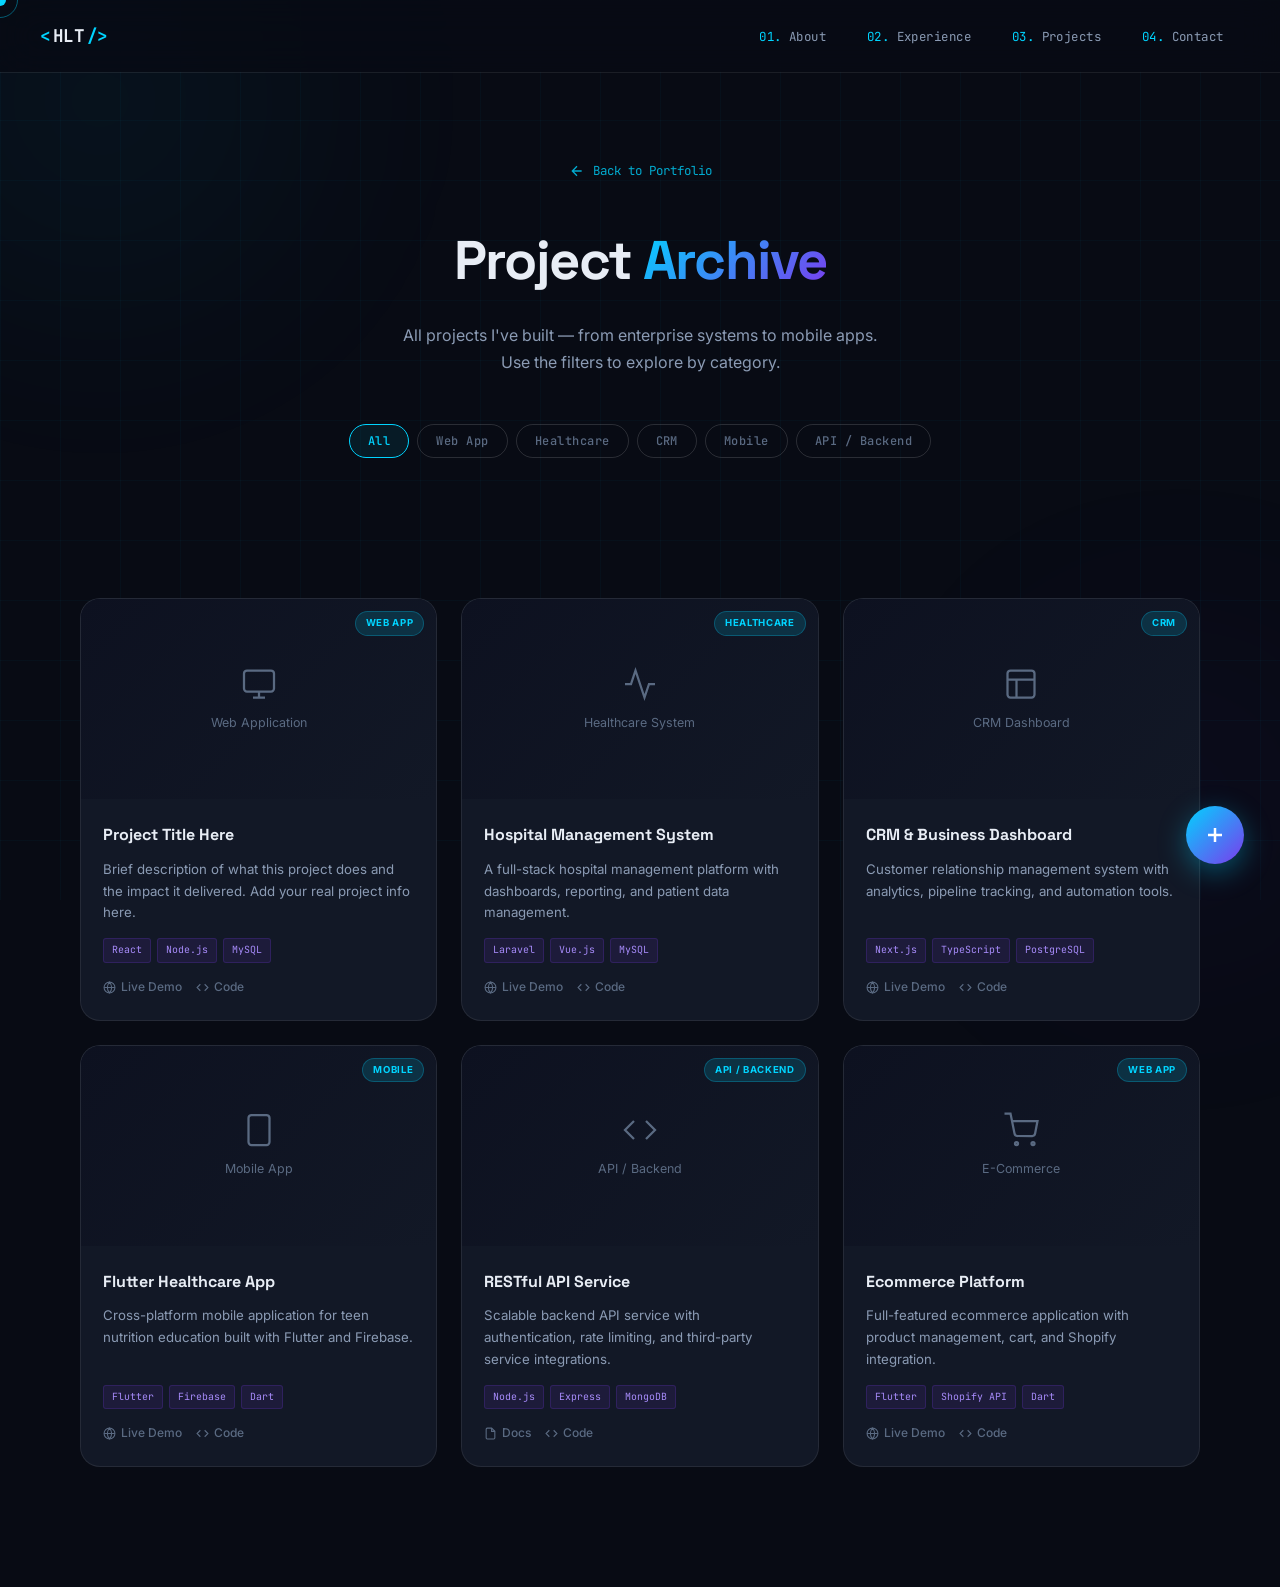
==== projects.html @ e5a47571 "Add files via upload" ====
<!DOCTYPE html>
<html lang="en">
<head>
  <meta charset="UTF-8" />
  <meta name="viewport" content="width=device-width, initial-scale=1.0" />
  <title>Project Archive | Hector Luis A. Tinagsa</title>
  <meta name="description" content="Full project archive of Hector Luis A. Tinagsa — Full Stack Developer. All web applications, healthcare systems, CRM tools, and mobile apps." />
  <meta name="author" content="Hector Luis A. Tinagsa" />

  <!-- Google Fonts -->
  <link rel="preconnect" href="https://fonts.googleapis.com" />
  <link rel="preconnect" href="https://fonts.gstatic.com" crossorigin />
  <link href="https://fonts.googleapis.com/css2?family=Space+Grotesk:wght@300;400;500;600;700&family=JetBrains+Mono:wght@400;500;700&family=Inter:wght@300;400;500;600&display=swap" rel="stylesheet" />

  <link rel="stylesheet" href="css/style.css" />
  <link rel="stylesheet" href="css/projects.css" />
</head>
<body>

  <!-- Animated Background -->
  <div class="bg-grid" aria-hidden="true"></div>
  <div class="bg-glow glow-1" aria-hidden="true"></div>
  <div class="bg-glow glow-2" aria-hidden="true"></div>

  <!-- Cursor -->
  <div class="cursor" id="cursor" aria-hidden="true"></div>
  <div class="cursor-trail" id="cursorTrail" aria-hidden="true"></div>

  <!-- Navbar -->
  <nav class="navbar scrolled" id="navbar" role="navigation" aria-label="Main navigation">
    <div class="nav-container">
      <a href="index.html" class="nav-logo" id="navLogoArchive">
        <span class="logo-bracket">&lt;</span>
        <span class="logo-name">HLT</span>
        <span class="logo-bracket">/&gt;</span>
      </a>
      <ul class="nav-links" role="list">
        <li><a href="index.html#about"      class="nav-link" id="archiveNavAbout">About</a></li>
        <li><a href="index.html#experience" class="nav-link" id="archiveNavExp">Experience</a></li>
        <li><a href="index.html#projects"   class="nav-link" id="archiveNavProjects">Projects</a></li>
        <li><a href="index.html#contact"    class="nav-link" id="archiveNavContact">Contact</a></li>
      </ul>
      <button class="hamburger" id="hamburgerBtn" aria-label="Toggle menu" aria-expanded="false">
        <span></span><span></span><span></span>
      </button>
    </div>
  </nav>

  <!-- Mobile Menu -->
  <div class="mobile-menu" id="mobileMenu" role="dialog" aria-modal="true">
    <ul role="list">
      <li><a href="index.html#about"      class="mobile-link">About</a></li>
      <li><a href="index.html#experience" class="mobile-link">Experience</a></li>
      <li><a href="index.html#projects"   class="mobile-link">Projects</a></li>
      <li><a href="index.html#contact"    class="mobile-link">Contact</a></li>
    </ul>
  </div>

  <!-- ===================== ARCHIVE HERO ===================== -->
  <header class="archive-hero" id="archiveHero">
    <a href="index.html#projects" class="back-link" id="backToPortfolio">
      <svg width="16" height="16" viewBox="0 0 24 24" fill="none" stroke="currentColor" stroke-width="2" aria-hidden="true">
        <path d="M19 12H5M12 19l-7-7 7-7"/>
      </svg>
      Back to Portfolio
    </a>
    <h1>Project <span class="highlight">Archive</span></h1>
    <p>All projects I've built — from enterprise systems to mobile apps.<br>Use the filters to explore by category.</p>

    <!-- Filter Tabs -->
    <div class="filter-bar" role="navigation" aria-label="Project category filters">
      <button class="filter-btn active" data-filter="all"        id="filterAll">All</button>
      <button class="filter-btn"        data-filter="web"        id="filterWeb">Web App</button>
      <button class="filter-btn"        data-filter="healthcare" id="filterHealthcare">Healthcare</button>
      <button class="filter-btn"        data-filter="crm"        id="filterCRM">CRM</button>
      <button class="filter-btn"        data-filter="mobile"     id="filterMobile">Mobile</button>
      <button class="filter-btn"        data-filter="api"        id="filterAPI">API / Backend</button>
    </div>
  </header>

  <!-- ===================== ARCHIVE GRID ===================== -->
  <main class="archive-container" id="archiveMain">
    <div class="archive-grid" id="archiveGrid" role="list" aria-label="Project archive">

      <!-- Sample Card 1 — replace with your real projects -->
      <article class="archive-card" role="listitem" data-category="web" id="archiveCard1">
        <div class="archive-img-wrap">
          <img src="" alt="" class="archive-img" loading="lazy"
               onerror="this.style.display='none';this.nextElementSibling.style.display='flex';" />
          <div class="archive-img-fallback">
            <svg width="36" height="36" viewBox="0 0 24 24" fill="none" stroke="currentColor" stroke-width="1.5" aria-hidden="true">
              <rect x="2" y="3" width="20" height="14" rx="2"/><path d="M8 21h8M12 17v4"/>
            </svg>
            <span>Web Application</span>
          </div>
          <span class="archive-cat-badge">Web App</span>
        </div>
        <div class="archive-body">
          <h3>Project Title Here</h3>
          <p>Brief description of what this project does and the impact it delivered. Add your real project info here.</p>
          <div class="archive-tags">
            <span class="archive-tag">React</span>
            <span class="archive-tag">Node.js</span>
            <span class="archive-tag">MySQL</span>
          </div>
          <div class="archive-links">
            <a href="#" class="archive-link" target="_blank" rel="noopener noreferrer" aria-label="Live demo">
              <svg width="13" height="13" viewBox="0 0 24 24" fill="none" stroke="currentColor" stroke-width="2" aria-hidden="true"><circle cx="12" cy="12" r="10"/><line x1="2" y1="12" x2="22" y2="12"/><path d="M12 2a15.3 15.3 0 0 1 4 10 15.3 15.3 0 0 1-4 10 15.3 15.3 0 0 1-4-10 15.3 15.3 0 0 1 4-10z"/></svg>
              Live Demo
            </a>
            <a href="#" class="archive-link" target="_blank" rel="noopener noreferrer" aria-label="Source code">
              <svg width="13" height="13" viewBox="0 0 24 24" fill="none" stroke="currentColor" stroke-width="2" aria-hidden="true"><polyline points="16 18 22 12 16 6"/><polyline points="8 6 2 12 8 18"/></svg>
              Code
            </a>
          </div>
        </div>
      </article>

      <!-- Sample Card 2 -->
      <article class="archive-card" role="listitem" data-category="healthcare" id="archiveCard2">
        <div class="archive-img-wrap">
          <img src="" alt="" class="archive-img" loading="lazy"
               onerror="this.style.display='none';this.nextElementSibling.style.display='flex';" />
          <div class="archive-img-fallback">
            <svg width="36" height="36" viewBox="0 0 24 24" fill="none" stroke="currentColor" stroke-width="1.5" aria-hidden="true">
              <path d="M22 12h-4l-3 9L9 3l-3 9H2"/>
            </svg>
            <span>Healthcare System</span>
          </div>
          <span class="archive-cat-badge">Healthcare</span>
        </div>
        <div class="archive-body">
          <h3>Hospital Management System</h3>
          <p>A full-stack hospital management platform with dashboards, reporting, and patient data management.</p>
          <div class="archive-tags">
            <span class="archive-tag">Laravel</span>
            <span class="archive-tag">Vue.js</span>
            <span class="archive-tag">MySQL</span>
          </div>
          <div class="archive-links">
            <a href="#" class="archive-link" target="_blank" rel="noopener noreferrer" aria-label="Live demo">
              <svg width="13" height="13" viewBox="0 0 24 24" fill="none" stroke="currentColor" stroke-width="2" aria-hidden="true"><circle cx="12" cy="12" r="10"/><line x1="2" y1="12" x2="22" y2="12"/><path d="M12 2a15.3 15.3 0 0 1 4 10 15.3 15.3 0 0 1-4 10 15.3 15.3 0 0 1-4-10 15.3 15.3 0 0 1 4-10z"/></svg>
              Live Demo
            </a>
            <a href="#" class="archive-link" target="_blank" rel="noopener noreferrer" aria-label="Source code">
              <svg width="13" height="13" viewBox="0 0 24 24" fill="none" stroke="currentColor" stroke-width="2" aria-hidden="true"><polyline points="16 18 22 12 16 6"/><polyline points="8 6 2 12 8 18"/></svg>
              Code
            </a>
          </div>
        </div>
      </article>

      <!-- Sample Card 3 -->
      <article class="archive-card" role="listitem" data-category="crm" id="archiveCard3">
        <div class="archive-img-wrap">
          <img src="" alt="" class="archive-img" loading="lazy"
               onerror="this.style.display='none';this.nextElementSibling.style.display='flex';" />
          <div class="archive-img-fallback">
            <svg width="36" height="36" viewBox="0 0 24 24" fill="none" stroke="currentColor" stroke-width="1.5" aria-hidden="true">
              <rect x="3" y="3" width="18" height="18" rx="2"/><path d="M3 9h18M9 21V9"/>
            </svg>
            <span>CRM Dashboard</span>
          </div>
          <span class="archive-cat-badge">CRM</span>
        </div>
        <div class="archive-body">
          <h3>CRM & Business Dashboard</h3>
          <p>Customer relationship management system with analytics, pipeline tracking, and automation tools.</p>
          <div class="archive-tags">
            <span class="archive-tag">Next.js</span>
            <span class="archive-tag">TypeScript</span>
            <span class="archive-tag">PostgreSQL</span>
          </div>
          <div class="archive-links">
            <a href="#" class="archive-link" target="_blank" rel="noopener noreferrer" aria-label="Live demo">
              <svg width="13" height="13" viewBox="0 0 24 24" fill="none" stroke="currentColor" stroke-width="2" aria-hidden="true"><circle cx="12" cy="12" r="10"/><line x1="2" y1="12" x2="22" y2="12"/><path d="M12 2a15.3 15.3 0 0 1 4 10 15.3 15.3 0 0 1-4 10 15.3 15.3 0 0 1-4-10 15.3 15.3 0 0 1 4-10z"/></svg>
              Live Demo
            </a>
            <a href="#" class="archive-link" target="_blank" rel="noopener noreferrer" aria-label="Source code">
              <svg width="13" height="13" viewBox="0 0 24 24" fill="none" stroke="currentColor" stroke-width="2" aria-hidden="true"><polyline points="16 18 22 12 16 6"/><polyline points="8 6 2 12 8 18"/></svg>
              Code
            </a>
          </div>
        </div>
      </article>

      <!-- Sample Card 4 -->
      <article class="archive-card" role="listitem" data-category="mobile" id="archiveCard4">
        <div class="archive-img-wrap">
          <img src="" alt="" class="archive-img" loading="lazy"
               onerror="this.style.display='none';this.nextElementSibling.style.display='flex';" />
          <div class="archive-img-fallback">
            <svg width="36" height="36" viewBox="0 0 24 24" fill="none" stroke="currentColor" stroke-width="1.5" aria-hidden="true">
              <rect x="5" y="2" width="14" height="20" rx="2"/><line x1="12" y1="18" x2="12.01" y2="18"/>
            </svg>
            <span>Mobile App</span>
          </div>
          <span class="archive-cat-badge">Mobile</span>
        </div>
        <div class="archive-body">
          <h3>Flutter Healthcare App</h3>
          <p>Cross-platform mobile application for teen nutrition education built with Flutter and Firebase.</p>
          <div class="archive-tags">
            <span class="archive-tag">Flutter</span>
            <span class="archive-tag">Firebase</span>
            <span class="archive-tag">Dart</span>
          </div>
          <div class="archive-links">
            <a href="#" class="archive-link" target="_blank" rel="noopener noreferrer" aria-label="Live demo">
              <svg width="13" height="13" viewBox="0 0 24 24" fill="none" stroke="currentColor" stroke-width="2" aria-hidden="true"><circle cx="12" cy="12" r="10"/><line x1="2" y1="12" x2="22" y2="12"/><path d="M12 2a15.3 15.3 0 0 1 4 10 15.3 15.3 0 0 1-4 10 15.3 15.3 0 0 1-4-10 15.3 15.3 0 0 1 4-10z"/></svg>
              Live Demo
            </a>
            <a href="#" class="archive-link" target="_blank" rel="noopener noreferrer" aria-label="Source code">
              <svg width="13" height="13" viewBox="0 0 24 24" fill="none" stroke="currentColor" stroke-width="2" aria-hidden="true"><polyline points="16 18 22 12 16 6"/><polyline points="8 6 2 12 8 18"/></svg>
              Code
            </a>
          </div>
        </div>
      </article>

      <!-- Sample Card 5 -->
      <article class="archive-card" role="listitem" data-category="api" id="archiveCard5">
        <div class="archive-img-wrap">
          <img src="" alt="" class="archive-img" loading="lazy"
               onerror="this.style.display='none';this.nextElementSibling.style.display='flex';" />
          <div class="archive-img-fallback">
            <svg width="36" height="36" viewBox="0 0 24 24" fill="none" stroke="currentColor" stroke-width="1.5" aria-hidden="true">
              <polyline points="16 18 22 12 16 6"/><polyline points="8 6 2 12 8 18"/>
            </svg>
            <span>API / Backend</span>
          </div>
          <span class="archive-cat-badge">API / Backend</span>
        </div>
        <div class="archive-body">
          <h3>RESTful API Service</h3>
          <p>Scalable backend API service with authentication, rate limiting, and third-party service integrations.</p>
          <div class="archive-tags">
            <span class="archive-tag">Node.js</span>
            <span class="archive-tag">Express</span>
            <span class="archive-tag">MongoDB</span>
          </div>
          <div class="archive-links">
            <a href="#" class="archive-link" target="_blank" rel="noopener noreferrer" aria-label="Documentation">
              <svg width="13" height="13" viewBox="0 0 24 24" fill="none" stroke="currentColor" stroke-width="2" aria-hidden="true"><path d="M14 2H6a2 2 0 0 0-2 2v16a2 2 0 0 0 2 2h12a2 2 0 0 0 2-2V8z"/><polyline points="14 2 14 8 20 8"/></svg>
              Docs
            </a>
            <a href="#" class="archive-link" target="_blank" rel="noopener noreferrer" aria-label="Source code">
              <svg width="13" height="13" viewBox="0 0 24 24" fill="none" stroke="currentColor" stroke-width="2" aria-hidden="true"><polyline points="16 18 22 12 16 6"/><polyline points="8 6 2 12 8 18"/></svg>
              Code
            </a>
          </div>
        </div>
      </article>

      <!-- Sample Card 6 -->
      <article class="archive-card" role="listitem" data-category="web" id="archiveCard6">
        <div class="archive-img-wrap">
          <img src="" alt="" class="archive-img" loading="lazy"
               onerror="this.style.display='none';this.nextElementSibling.style.display='flex';" />
          <div class="archive-img-fallback">
            <svg width="36" height="36" viewBox="0 0 24 24" fill="none" stroke="currentColor" stroke-width="1.5" aria-hidden="true">
              <circle cx="9" cy="21" r="1"/><circle cx="20" cy="21" r="1"/>
              <path d="M1 1h4l2.68 13.39a2 2 0 0 0 2 1.61h9.72a2 2 0 0 0 2-1.61L23 6H6"/>
            </svg>
            <span>E-Commerce</span>
          </div>
          <span class="archive-cat-badge">Web App</span>
        </div>
        <div class="archive-body">
          <h3>Ecommerce Platform</h3>
          <p>Full-featured ecommerce application with product management, cart, and Shopify integration.</p>
          <div class="archive-tags">
            <span class="archive-tag">Flutter</span>
            <span class="archive-tag">Shopify API</span>
            <span class="archive-tag">Dart</span>
          </div>
          <div class="archive-links">
            <a href="#" class="archive-link" target="_blank" rel="noopener noreferrer" aria-label="Live demo">
              <svg width="13" height="13" viewBox="0 0 24 24" fill="none" stroke="currentColor" stroke-width="2" aria-hidden="true"><circle cx="12" cy="12" r="10"/><line x1="2" y1="12" x2="22" y2="12"/><path d="M12 2a15.3 15.3 0 0 1 4 10 15.3 15.3 0 0 1-4 10 15.3 15.3 0 0 1-4-10 15.3 15.3 0 0 1 4-10z"/></svg>
              Live Demo
            </a>
            <a href="#" class="archive-link" target="_blank" rel="noopener noreferrer" aria-label="Source code">
              <svg width="13" height="13" viewBox="0 0 24 24" fill="none" stroke="currentColor" stroke-width="2" aria-hidden="true"><polyline points="16 18 22 12 16 6"/><polyline points="8 6 2 12 8 18"/></svg>
              Code
            </a>
          </div>
        </div>
      </article>

      <!-- Empty state (shown when no results) -->
      <div class="empty-state" id="emptyState" style="display:none;" role="status" aria-live="polite">
        <svg width="52" height="52" viewBox="0 0 24 24" fill="none" stroke="currentColor" stroke-width="1" aria-hidden="true">
          <circle cx="11" cy="11" r="8"/><line x1="21" y1="21" x2="16.65" y2="16.65"/>
        </svg>
        <p>No projects found in this category.</p>
      </div>

    </div>
  </main>

  <!-- ===================== ADD PROJECT MODAL ===================== -->
  <div class="modal-overlay" id="addProjectModal" role="dialog" aria-modal="true" aria-labelledby="modalTitle">
    <div class="modal" role="document">
      <div class="modal-header">
        <h2 class="modal-title" id="modalTitle">
          Add <span class="highlight">Project</span>
        </h2>
        <button class="modal-close" id="modalCloseBtn" aria-label="Close modal">
          <svg width="16" height="16" viewBox="0 0 24 24" fill="none" stroke="currentColor" stroke-width="2" aria-hidden="true">
            <line x1="18" y1="6" x2="6" y2="18"/><line x1="6" y1="6" x2="18" y2="18"/>
          </svg>
        </button>
      </div>

      <form class="modal-form" id="addProjectForm" novalidate>
        <div class="modal-row">
          <div class="form-group">
            <label for="projectTitle" class="form-label">Project Title *</label>
            <input type="text" id="projectTitle" name="title" class="form-input"
                   placeholder="My Awesome Project" required autocomplete="off" />
          </div>
          <div class="form-group">
            <label for="projectCategory" class="form-label">Category *</label>
            <select id="projectCategory" name="category" class="form-select" required>
              <option value="" disabled selected>Select category…</option>
              <option value="web">Web App</option>
              <option value="healthcare">Healthcare</option>
              <option value="crm">CRM</option>
              <option value="mobile">Mobile</option>
              <option value="api">API / Backend</option>
            </select>
          </div>
        </div>

        <div class="form-group">
          <label for="projectDesc" class="form-label">Description *</label>
          <textarea id="projectDesc" name="description" class="form-textarea"
                    placeholder="What does this project do? What problem does it solve?" required></textarea>
        </div>

        <div class="form-group">
          <label for="projectTech" class="form-label">Tech Stack (comma separated)</label>
          <input type="text" id="projectTech" name="tech" class="form-input"
                 placeholder="React, Node.js, MySQL, AWS" autocomplete="off" />
        </div>

        <div class="modal-row">
          <div class="form-group">
            <label for="projectLiveUrl" class="form-label">Live URL</label>
            <input type="url" id="projectLiveUrl" name="liveUrl" class="form-input"
                   placeholder="https://yourproject.com" autocomplete="off" />
          </div>
          <div class="form-group">
            <label for="projectCodeUrl" class="form-label">Source / Repo URL</label>
            <input type="url" id="projectCodeUrl" name="codeUrl" class="form-input"
                   placeholder="https://github.com/…" autocomplete="off" />
          </div>
        </div>

        <!-- Image Upload -->
        <div class="form-group">
          <label class="form-label">Project Screenshot / Image</label>
          <div class="img-upload-zone" id="imgUploadZone" role="button" tabindex="0"
               aria-label="Upload project image">
            <div class="upload-icon">
              <svg width="32" height="32" viewBox="0 0 24 24" fill="none" stroke="currentColor" stroke-width="1.5" aria-hidden="true">
                <rect x="3" y="3" width="18" height="18" rx="2"/>
                <circle cx="8.5" cy="8.5" r="1.5"/>
                <polyline points="21 15 16 10 5 21"/>
              </svg>
            </div>
            <p>Drag & drop or click to upload</p>
            <span>PNG, JPG, WebP · max 5MB</span>
            <input type="file" id="projectImageInput" name="image" accept="image/*"
                   style="display:none;" aria-hidden="true" />
          </div>
          <div class="img-preview" id="imgPreview">
            <div class="img-preview-wrap">
              <img id="imgPreviewSrc" src="" alt="Preview" />
              <button type="button" class="img-remove-btn" id="imgRemoveBtn" aria-label="Remove image">✕</button>
            </div>
          </div>
        </div>

        <div id="modalFormNote" class="form-note" aria-live="polite"></div>

        <div class="modal-actions">
          <button type="button" class="btn-cancel" id="modalCancelBtn">Cancel</button>
          <button type="submit" class="btn-add-project" id="addProjectSubmitBtn">
            Add Project
          </button>
        </div>
      </form>
    </div>
  </div>

  <!-- FAB — Add Project -->
  <button class="fab" id="addProjectFab" aria-label="Add new project" aria-haspopup="dialog">
    <svg width="24" height="24" viewBox="0 0 24 24" fill="none" stroke="currentColor" stroke-width="2.5" aria-hidden="true">
      <line x1="12" y1="5" x2="12" y2="19"/><line x1="5" y1="12" x2="19" y2="12"/>
    </svg>
    <span class="fab-tooltip">Add Project</span>
  </button>

  <script src="js/projects.js"></script>
</body>
</html>
---- css/style.css ----
/* ============================================================
   PORTFOLIO — Hector Luis A. Tinagsa
   style.css — Main Stylesheet
   ============================================================ */

/* === ROOT TOKENS === */
:root {
  --clr-bg:        #080b14;
  --clr-bg-2:      #0d1120;
  --clr-bg-3:      #121826;
  --clr-surface:   rgba(255,255,255,0.04);
  --clr-surface-2: rgba(255,255,255,0.07);
  --clr-border:    rgba(255,255,255,0.08);
  --clr-border-2:  rgba(255,255,255,0.14);

  --clr-accent:    #00d4ff;
  --clr-accent-2:  #7c3aed;
  --clr-accent-3:  #06ffa5;
  --clr-accent-4:  #ff6b6b;

  --clr-text:      #e8edf5;
  --clr-text-2:    #8b9bb4;
  --clr-text-3:    #5a6a82;

  --font-main:     'Space Grotesk', sans-serif;
  --font-mono:     'JetBrains Mono', monospace;
  --font-body:     'Inter', sans-serif;

  --radius-sm:     6px;
  --radius-md:     12px;
  --radius-lg:     20px;
  --radius-xl:     28px;

  --shadow-glow:   0 0 40px rgba(0, 212, 255, 0.12);
  --shadow-card:   0 8px 32px rgba(0,0,0,0.4);
  --shadow-hover:  0 16px 48px rgba(0,0,0,0.5);

  --transition:    0.3s cubic-bezier(0.4, 0, 0.2, 1);
  --transition-fast: 0.15s ease;
}

/* === RESET & BASE === */
*, *::before, *::after { box-sizing: border-box; margin: 0; padding: 0; }

html {
  scroll-behavior: smooth;
  scroll-padding-top: 80px;
}

body {
  background: var(--clr-bg);
  color: var(--clr-text);
  font-family: var(--font-body);
  font-size: 16px;
  line-height: 1.7;
  overflow-x: hidden;
  -webkit-font-smoothing: antialiased;
}

a { color: inherit; text-decoration: none; }
img { max-width: 100%; display: block; }
ul { list-style: none; }
button { cursor: pointer; border: none; background: none; font-family: inherit; }

.mono { font-family: var(--font-mono); }

/* === ANIMATED BACKGROUND === */
.bg-grid {
  position: fixed; inset: 0; z-index: 0;
  background-image:
    linear-gradient(rgba(0,212,255,0.03) 1px, transparent 1px),
    linear-gradient(90deg, rgba(0,212,255,0.03) 1px, transparent 1px);
  background-size: 60px 60px;
  pointer-events: none;
}

.bg-glow {
  position: fixed; z-index: 0; border-radius: 50%;
  filter: blur(120px); pointer-events: none; opacity: 0.4;
  animation: floatGlow 8s ease-in-out infinite alternate;
}
.glow-1 {
  width: 600px; height: 600px;
  background: radial-gradient(circle, rgba(0,212,255,0.18), transparent 70%);
  top: -200px; left: -200px;
}
.glow-2 {
  width: 500px; height: 500px;
  background: radial-gradient(circle, rgba(124,58,237,0.18), transparent 70%);
  bottom: -150px; right: -150px;
  animation-delay: -4s;
}
.glow-3 {
  width: 400px; height: 400px;
  background: radial-gradient(circle, rgba(6,255,165,0.1), transparent 70%);
  top: 50%; left: 50%; transform: translate(-50%,-50%);
  animation-delay: -2s;
}

@keyframes floatGlow {
  from { transform: translate(0, 0) scale(1); }
  to   { transform: translate(30px, 20px) scale(1.1); }
}

/* === CUSTOM CURSOR === */
.cursor {
  width: 12px; height: 12px;
  background: var(--clr-accent);
  border-radius: 50%;
  position: fixed; top: 0; left: 0;
  pointer-events: none; z-index: 9999;
  transform: translate(-50%, -50%);
  transition: width 0.2s, height 0.2s, background 0.2s;
  mix-blend-mode: screen;
}
.cursor-trail {
  width: 36px; height: 36px;
  border: 1.5px solid rgba(0,212,255,0.4);
  border-radius: 50%;
  position: fixed; top: 0; left: 0;
  pointer-events: none; z-index: 9998;
  transform: translate(-50%, -50%);
  transition: transform 0.12s ease, width 0.2s, height 0.2s;
}
body:has(a:hover) .cursor,
body:has(button:hover) .cursor { width: 20px; height: 20px; }

/* === NAVBAR === */
.navbar {
  position: fixed; top: 0; left: 0; right: 0; z-index: 100;
  padding: 0 40px;
  transition: background var(--transition), backdrop-filter var(--transition), box-shadow var(--transition);
}
.navbar.scrolled {
  background: rgba(8, 11, 20, 0.85);
  backdrop-filter: blur(20px);
  -webkit-backdrop-filter: blur(20px);
  box-shadow: 0 1px 0 var(--clr-border);
}
.nav-container {
  max-width: 1200px; margin: 0 auto;
  height: 72px;
  display: flex; align-items: center; justify-content: space-between;
}
.nav-logo {
  font-family: var(--font-mono);
  font-size: 1.1rem; font-weight: 700;
  letter-spacing: -0.02em;
  display: flex; align-items: center; gap: 2px;
  transition: opacity var(--transition-fast);
}
.nav-logo:hover { opacity: 0.8; }
.logo-bracket { color: var(--clr-accent); }
.logo-name { color: var(--clr-text); }

.nav-links {
  display: flex; align-items: center; gap: 8px;
}
.nav-link {
  font-family: var(--font-mono);
  font-size: 0.78rem;
  color: var(--clr-text-2);
  padding: 8px 16px;
  border-radius: var(--radius-sm);
  transition: color var(--transition), background var(--transition);
  letter-spacing: 0.04em;
  counter-increment: nav-item;
}
.nav-link::before {
  content: "0" counter(nav-item) ". ";
  color: var(--clr-accent);
}
.nav-links { counter-reset: nav-item; }
.nav-link:hover { color: var(--clr-accent); background: rgba(0,212,255,0.06); }

.hamburger {
  display: none;
  flex-direction: column; gap: 5px;
  padding: 8px;
}
.hamburger span {
  display: block; width: 24px; height: 2px;
  background: var(--clr-text);
  border-radius: 2px;
  transition: all var(--transition);
}
.hamburger.active span:nth-child(1) { transform: translateY(7px) rotate(45deg); }
.hamburger.active span:nth-child(2) { opacity: 0; }
.hamburger.active span:nth-child(3) { transform: translateY(-7px) rotate(-45deg); }

/* === MOBILE MENU === */
.mobile-menu {
  position: fixed; inset: 0; z-index: 99;
  background: rgba(8, 11, 20, 0.97);
  backdrop-filter: blur(24px);
  display: flex; align-items: center; justify-content: center;
  opacity: 0; visibility: hidden;
  transition: opacity var(--transition), visibility var(--transition);
}
.mobile-menu.open { opacity: 1; visibility: visible; }
.mobile-menu ul { display: flex; flex-direction: column; align-items: center; gap: 20px; }
.mobile-link {
  font-family: var(--font-mono);
  font-size: 1.5rem; font-weight: 500;
  color: var(--clr-text-2);
  transition: color var(--transition), transform var(--transition);
}
.mobile-link:hover { color: var(--clr-accent); transform: translateX(8px); }

/* === HERO SECTION === */
.hero {
  position: relative; z-index: 1;
  min-height: 100vh;
  display: grid;
  grid-template-columns: 1fr 1fr;
  align-items: center;
  gap: 60px;
  padding: 120px 80px 80px;
  max-width: 1400px;
  margin: 0 auto;
}

.hero-tag {
  display: inline-flex; align-items: center; gap: 10px;
  background: rgba(6,255,165,0.08);
  border: 1px solid rgba(6,255,165,0.2);
  padding: 6px 16px; border-radius: 100px;
  font-size: 0.75rem; font-weight: 500;
  color: var(--clr-accent-3);
  margin-bottom: 28px;
  animation: fadeInDown 0.8s ease both;
}
.tag-dot {
  width: 7px; height: 7px;
  background: var(--clr-accent-3);
  border-radius: 50%;
  animation: pulse 2s infinite;
}
@keyframes pulse {
  0%, 100% { opacity: 1; transform: scale(1); }
  50% { opacity: 0.4; transform: scale(0.7); }
}

.hero-name {
  font-family: var(--font-main);
  font-size: clamp(2.4rem, 5vw, 4rem);
  font-weight: 700;
  line-height: 1.1;
  letter-spacing: -0.03em;
  margin-bottom: 20px;
  animation: fadeInUp 0.8s 0.1s ease both;
}
.hero-name-highlight {
  display: block;
  background: linear-gradient(135deg, var(--clr-accent), var(--clr-accent-2));
  -webkit-background-clip: text; background-clip: text;
  -webkit-text-fill-color: transparent;
}

.hero-title {
  display: flex; align-items: center; gap: 8px;
  font-family: var(--font-mono);
  font-size: clamp(0.9rem, 2vw, 1.15rem);
  color: var(--clr-text-2);
  margin-bottom: 20px;
  animation: fadeInUp 0.8s 0.2s ease both;
}
.title-prefix { color: var(--clr-accent); }
.typed-text { color: var(--clr-text); }
.cursor-blink {
  color: var(--clr-accent);
  animation: blink 1s step-end infinite;
}
@keyframes blink { 0%, 100% { opacity: 1; } 50% { opacity: 0; } }

.hero-tagline {
  font-size: 1.1rem;
  color: var(--clr-text-2);
  margin-bottom: 40px;
  max-width: 480px;
  animation: fadeInUp 0.8s 0.3s ease both;
}

.hero-cta-group {
  display: flex; align-items: center; gap: 16px;
  margin-bottom: 56px;
  flex-wrap: wrap;
  animation: fadeInUp 0.8s 0.4s ease both;
}

/* Buttons */
.btn {
  display: inline-flex; align-items: center; gap: 8px;
  padding: 14px 28px;
  border-radius: var(--radius-md);
  font-family: var(--font-main);
  font-size: 0.9rem; font-weight: 600;
  transition: all var(--transition);
  cursor: pointer;
  border: none;
}
.btn-primary {
  background: linear-gradient(135deg, var(--clr-accent), #0099cc);
  color: #080b14;
  box-shadow: 0 4px 20px rgba(0,212,255,0.3);
}
.btn-primary:hover {
  transform: translateY(-2px);
  box-shadow: 0 8px 32px rgba(0,212,255,0.45);
}
.btn-primary:hover svg { transform: translateX(4px); }
.btn-primary svg { transition: transform var(--transition); }
.btn-ghost {
  color: var(--clr-text-2);
  border: 1px solid var(--clr-border-2);
  background: transparent;
}
.btn-ghost:hover {
  color: var(--clr-accent);
  border-color: var(--clr-accent);
  background: rgba(0,212,255,0.06);
  transform: translateY(-2px);
}

/* Hero stats */
.hero-stats {
  display: flex; align-items: center; gap: 24px;
  animation: fadeInUp 0.8s 0.5s ease both;
}
.stat-item { display: flex; flex-direction: column; }
.stat-number {
  font-size: 1.6rem; font-weight: 700;
  color: var(--clr-accent); line-height: 1;
}
.stat-label { font-size: 0.75rem; color: var(--clr-text-3); margin-top: 4px; }
.stat-divider { width: 1px; height: 36px; background: var(--clr-border-2); }

/* Code Window */
.hero-visual { animation: fadeInRight 0.8s 0.3s ease both; }
.code-window {
  background: var(--clr-bg-3);
  border: 1px solid var(--clr-border-2);
  border-radius: var(--radius-lg);
  overflow: hidden;
  box-shadow: var(--shadow-card), 0 0 60px rgba(0,212,255,0.08);
}
.code-window-header {
  display: flex; align-items: center; gap: 8px;
  padding: 14px 20px;
  background: rgba(255,255,255,0.03);
  border-bottom: 1px solid var(--clr-border);
}
.window-dot { width: 12px; height: 12px; border-radius: 50%; }
.dot-red    { background: #ff5f57; }
.dot-yellow { background: #febc2e; }
.dot-green  { background: #28c840; }
.window-title {
  font-size: 0.72rem; color: var(--clr-text-3);
  margin-left: auto; letter-spacing: 0.04em;
}
.code-content { padding: 24px; overflow-x: auto; }
.code-block { font-family: var(--font-mono); font-size: 0.82rem; line-height: 1.9; }
.code-keyword { color: #c792ea; }
.code-var     { color: #82aaff; }
.code-prop    { color: #f07178; }
.code-string  { color: #c3e88d; }

/* Floating tech badges */
.floating-tech {
  display: flex; flex-wrap: wrap; gap: 8px;
  margin-top: 20px;
}
.tech-badge {
  font-family: var(--font-mono);
  font-size: 0.7rem;
  padding: 5px 12px;
  border-radius: 100px;
  border: 1px solid rgba(0,212,255,0.25);
  background: rgba(0,212,255,0.06);
  color: var(--clr-accent);
  animation: floatBadge 4s ease-in-out infinite;
  animation-delay: var(--delay);
}
@keyframes floatBadge {
  0%, 100% { transform: translateY(0); }
  50% { transform: translateY(-6px); }
}

/* Scroll indicator */
.scroll-indicator {
  position: absolute; bottom: 40px; left: 50%; transform: translateX(-50%);
  display: flex; flex-direction: column; align-items: center; gap: 8px;
  color: var(--clr-text-3); font-size: 0.65rem; letter-spacing: 0.1em;
  animation: fadeIn 1s 1s ease both;
  transition: color var(--transition);
  grid-column: 1 / -1;
}
.scroll-indicator:hover { color: var(--clr-accent); }
.scroll-line {
  width: 1px; height: 48px;
  background: linear-gradient(to bottom, var(--clr-accent), transparent);
  animation: scrollPulse 2s ease infinite;
}
@keyframes scrollPulse {
  0%, 100% { opacity: 1; transform: scaleY(1); }
  50% { opacity: 0.3; transform: scaleY(0.6); }
}

/* === SECTION BASE === */
.section {
  position: relative; z-index: 1;
  padding: 120px 40px;
}
.container {
  max-width: 1200px; margin: 0 auto;
}
.section-label {
  display: flex; align-items: center; gap: 12px;
  font-family: var(--font-mono);
  font-size: 0.82rem;
  color: var(--clr-accent);
  margin-bottom: 24px;
  font-weight: 500;
  letter-spacing: 0.04em;
}
.section-num { color: var(--clr-accent); }
.section-label > span:last-of-type { color: var(--clr-text-3); }
.section-line {
  flex: 1; height: 1px;
  background: linear-gradient(to right, var(--clr-border-2), transparent);
  max-width: 300px;
}
.section-title {
  font-family: var(--font-main);
  font-size: clamp(1.8rem, 4vw, 2.8rem);
  font-weight: 700;
  letter-spacing: -0.03em;
  line-height: 1.15;
  margin-bottom: 16px;
}
.highlight {
  background: linear-gradient(135deg, var(--clr-accent), var(--clr-accent-2));
  -webkit-background-clip: text; background-clip: text;
  -webkit-text-fill-color: transparent;
}
.section-subtitle {
  font-size: 1rem;
  color: var(--clr-text-2);
  margin-bottom: 64px;
  max-width: 560px;
}

/* === ABOUT SECTION === */
.about-section { background: var(--clr-bg-2); }
.about-grid {
  display: grid;
  grid-template-columns: 1fr 380px;
  gap: 80px;
  align-items: start;
}
.about-para {
  color: var(--clr-text-2);
  font-size: 1rem; line-height: 1.8;
  margin-bottom: 20px;
}
.skills-grid {
  display: flex; flex-wrap: wrap; gap: 10px;
  margin-top: 32px;
}
.skill-tag {
  font-size: 0.78rem;
  padding: 6px 14px;
  border-radius: var(--radius-sm);
  border: 1px solid var(--clr-border-2);
  color: var(--clr-text-2);
  background: var(--clr-surface);
  transition: all var(--transition);
}
.skill-tag:hover {
  border-color: var(--clr-accent);
  color: var(--clr-accent);
  background: rgba(0,212,255,0.06);
}

/* Tech stack card */
.tech-stack-card {
  background: var(--clr-bg-3);
  border: 1px solid var(--clr-border-2);
  border-radius: var(--radius-lg);
  padding: 28px;
  box-shadow: var(--shadow-card);
}
.card-title {
  font-size: 0.85rem;
  color: var(--clr-accent);
  margin-bottom: 24px;
  font-weight: 600;
}
.tech-category { margin-bottom: 22px; }
.tech-category:last-child { margin-bottom: 0; }
.tech-cat-label {
  display: block;
  font-family: var(--font-mono);
  font-size: 0.65rem;
  color: var(--clr-text-3);
  letter-spacing: 0.1em;
  text-transform: uppercase;
  margin-bottom: 10px;
}
.tech-pills { display: flex; flex-wrap: wrap; gap: 6px; }
.tech-pill {
  font-size: 0.75rem; font-weight: 500;
  padding: 4px 10px;
  border-radius: 4px;
  background: rgba(0,212,255,0.08);
  color: var(--clr-accent);
  border: 1px solid rgba(0,212,255,0.15);
  transition: all var(--transition-fast);
}
.tech-pill:hover { background: rgba(0,212,255,0.16); transform: translateY(-1px); }

/* === EXPERIENCE SECTION === */
.experience-section { background: var(--clr-bg); }
.timeline { position: relative; padding-left: 32px; }
.timeline::before {
  content: '';
  position: absolute; left: 10px; top: 12px; bottom: 12px;
  width: 2px;
  background: linear-gradient(to bottom, var(--clr-accent), var(--clr-accent-2), transparent);
}
.timeline-item {
  position: relative;
  margin-bottom: 28px;
  opacity: 0;
  transform: translateX(-20px);
  transition: opacity 0.6s ease, transform 0.6s ease;
}
.timeline-item.visible { opacity: 1; transform: translateX(0); }
.timeline-dot {
  position: absolute; left: -36px; top: 20px;
  width: 12px; height: 12px;
  background: var(--clr-accent);
  border-radius: 50%;
  border: 2px solid var(--clr-bg);
  box-shadow: 0 0 12px rgba(0,212,255,0.5);
}
.timeline-card {
  background: var(--clr-bg-3);
  border: 1px solid var(--clr-border);
  border-radius: var(--radius-md);
  padding: 28px 32px;
  transition: border-color var(--transition), box-shadow var(--transition), transform var(--transition);
}
.timeline-card:hover {
  border-color: rgba(0,212,255,0.3);
  box-shadow: var(--shadow-glow);
  transform: translateX(4px);
}
.timeline-header {
  display: flex; justify-content: space-between; align-items: flex-start;
  gap: 20px; margin-bottom: 16px; flex-wrap: wrap;
}
.job-title {
  font-family: var(--font-main);
  font-size: 1.05rem; font-weight: 600;
  color: var(--clr-text); margin-bottom: 4px;
}
.job-company {
  font-size: 0.85rem; color: var(--clr-accent);
  font-weight: 500;
}
.job-meta {
  display: flex; flex-direction: column; align-items: flex-end; gap: 6px;
  flex-shrink: 0;
}
.job-period { font-size: 0.72rem; color: var(--clr-text-3); white-space: nowrap; }
.job-badge {
  font-size: 0.65rem; font-weight: 600;
  padding: 3px 10px; border-radius: 100px;
  text-transform: uppercase; letter-spacing: 0.06em;
  white-space: nowrap;
}
.job-badge.remote {
  background: rgba(6,255,165,0.1);
  color: var(--clr-accent-3);
  border: 1px solid rgba(6,255,165,0.2);
}
.job-badge.project {
  background: rgba(124,58,237,0.1);
  color: #a78bfa;
  border: 1px solid rgba(124,58,237,0.2);
}
.job-duties {
  display: flex; flex-direction: column; gap: 6px;
  padding-left: 0;
}
.job-duties li {
  font-size: 0.88rem; color: var(--clr-text-2); line-height: 1.6;
  padding-left: 16px; position: relative;
}
.job-duties li::before {
  content: '▸';
  position: absolute; left: 0;
  color: var(--clr-accent); font-size: 0.7rem;
  top: 3px;
}

/* Resume CTA */
.resume-cta {
  display: flex; justify-content: center;
  margin-top: 56px;
}
.btn-resume {
  display: inline-flex; align-items: center; gap: 10px;
  padding: 14px 32px;
  border-radius: var(--radius-md);
  border: 1.5px solid var(--clr-accent);
  color: var(--clr-accent);
  font-family: var(--font-main);
  font-size: 0.95rem; font-weight: 600;
  background: rgba(0,212,255,0.04);
  transition: all var(--transition);
  letter-spacing: 0.02em;
}
.btn-resume:hover {
  background: rgba(0,212,255,0.1);
  box-shadow: 0 0 30px rgba(0,212,255,0.2);
  transform: translateY(-2px);
}
.btn-resume .external-icon {
  opacity: 0.6;
  transition: opacity var(--transition), transform var(--transition);
}
.btn-resume:hover .external-icon {
  opacity: 1;
  transform: translate(2px, -2px);
}

/* === PROJECTS SECTION === */
.projects-section { background: var(--clr-bg-2); }
.projects-grid {
  display: grid;
  grid-template-columns: repeat(2, 1fr);
  gap: 28px;
  margin-bottom: 56px;
}

.project-card {
  background: var(--clr-bg-3);
  border: 1px solid var(--clr-border);
  border-radius: var(--radius-lg);
  overflow: hidden;
  transition: border-color var(--transition), box-shadow var(--transition), transform var(--transition);
  opacity: 0; transform: translateY(24px);
}
.project-card.visible {
  opacity: 1; transform: translateY(0);
  transition: opacity 0.6s ease, transform 0.6s ease, border-color 0.3s, box-shadow 0.3s;
}
.project-card:hover {
  border-color: rgba(0,212,255,0.3);
  box-shadow: var(--shadow-hover), 0 0 40px rgba(0,212,255,0.1);
  transform: translateY(-6px) !important;
}

.project-image-wrap {
  position: relative; overflow: hidden;
  height: 220px; background: var(--clr-bg-2);
}
.project-image {
  width: 100%; height: 100%;
  object-fit: cover;
  transition: transform 0.5s ease;
}
.project-card:hover .project-image { transform: scale(1.05); }
.project-image-fallback {
  position: absolute; inset: 0;
  flex-direction: column;
  align-items: center; justify-content: center; gap: 12px;
  background: linear-gradient(135deg, var(--clr-bg-2), var(--clr-bg-3));
  color: var(--clr-text-3); font-size: 0.8rem;
}
.fallback-icon { color: var(--clr-border-2); }
.project-overlay {
  position: absolute; top: 16px; left: 16px;
}
.project-overlay-tag {
  font-size: 0.65rem; font-weight: 700;
  padding: 4px 10px; border-radius: 100px;
  background: rgba(0,212,255,0.15);
  color: var(--clr-accent);
  border: 1px solid rgba(0,212,255,0.25);
  letter-spacing: 0.06em; text-transform: uppercase;
  backdrop-filter: blur(8px);
}
.project-info { padding: 24px; }
.project-name {
  font-family: var(--font-main);
  font-size: 1.1rem; font-weight: 700;
  color: var(--clr-text); margin-bottom: 10px;
  transition: color var(--transition);
}
.project-card:hover .project-name { color: var(--clr-accent); }
.project-desc {
  font-size: 0.875rem; color: var(--clr-text-2);
  line-height: 1.7; margin-bottom: 18px;
}
.project-tags {
  display: flex; flex-wrap: wrap; gap: 6px;
  margin-bottom: 20px;
}
.p-tag {
  font-family: var(--font-mono);
  font-size: 0.68rem;
  padding: 3px 10px; border-radius: 4px;
  background: rgba(124,58,237,0.1);
  color: #a78bfa;
  border: 1px solid rgba(124,58,237,0.2);
}
.project-links {
  display: flex; gap: 16px;
}
.p-link {
  display: inline-flex; align-items: center; gap: 6px;
  font-size: 0.78rem; font-weight: 500;
  color: var(--clr-text-3);
  transition: color var(--transition);
}
.p-link:hover { color: var(--clr-accent); }

/* Project Archive CTA */
.projects-cta {
  display: flex; justify-content: center;
}
.btn-archive {
  display: inline-flex; align-items: center; gap: 10px;
  font-family: var(--font-mono);
  font-size: 0.85rem; font-weight: 500;
  color: var(--clr-accent);
  padding: 12px 28px;
  border-radius: var(--radius-md);
  border: 1px solid rgba(0,212,255,0.25);
  background: rgba(0,212,255,0.04);
  transition: all var(--transition);
}
.btn-archive:hover {
  border-color: var(--clr-accent);
  background: rgba(0,212,255,0.1);
  transform: translateY(-2px);
  box-shadow: 0 8px 24px rgba(0,212,255,0.15);
}
.btn-archive svg:last-child { transition: transform var(--transition); }
.btn-archive:hover svg:last-child { transform: translateX(4px); }

/* === CONTACT SECTION === */
.contact-section { background: var(--clr-bg); }
.contact-grid {
  display: grid;
  grid-template-columns: 1fr 1.4fr;
  gap: 80px;
  align-items: start;
}
.contact-info { display: flex; flex-direction: column; gap: 32px; }
.contact-item { display: flex; align-items: flex-start; gap: 18px; }
.contact-icon {
  width: 44px; height: 44px;
  display: flex; align-items: center; justify-content: center;
  background: var(--clr-surface);
  border: 1px solid var(--clr-border-2);
  border-radius: var(--radius-sm);
  color: var(--clr-accent);
  flex-shrink: 0;
  transition: all var(--transition);
}
.contact-item:hover .contact-icon {
  background: rgba(0,212,255,0.1);
  border-color: var(--clr-accent);
  box-shadow: 0 0 16px rgba(0,212,255,0.2);
}
.contact-label {
  display: block;
  font-family: var(--font-mono);
  font-size: 0.65rem;
  color: var(--clr-text-3);
  letter-spacing: 0.1em;
  text-transform: uppercase;
  margin-bottom: 4px;
}
.contact-value {
  font-size: 0.9rem; color: var(--clr-text-2);
  transition: color var(--transition);
}
.contact-value:hover { color: var(--clr-accent); }

/* Contact Form */
.contact-form {
  display: flex; flex-direction: column; gap: 20px;
}
.form-group { display: flex; flex-direction: column; gap: 8px; }
.form-label {
  font-family: var(--font-mono);
  font-size: 0.72rem;
  color: var(--clr-text-3);
  letter-spacing: 0.06em;
  text-transform: uppercase;
}
.form-input, .form-textarea {
  background: var(--clr-bg-3);
  border: 1px solid var(--clr-border-2);
  border-radius: var(--radius-sm);
  padding: 14px 16px;
  color: var(--clr-text);
  font-family: var(--font-body);
  font-size: 0.9rem;
  transition: border-color var(--transition), box-shadow var(--transition);
  outline: none;
  width: 100%;
}
.form-input::placeholder, .form-textarea::placeholder { color: var(--clr-text-3); }
.form-input:focus, .form-textarea:focus {
  border-color: var(--clr-accent);
  box-shadow: 0 0 0 3px rgba(0,212,255,0.1);
}
.form-textarea { resize: vertical; min-height: 140px; }
.form-submit { width: 100%; justify-content: center; }
.form-note {
  font-size: 0.78rem; color: var(--clr-accent-3);
  text-align: center; min-height: 20px;
}
.form-note.error { color: var(--clr-accent-4); }

/* WhatsApp Button */
.whatsapp-btn {
  display: inline-flex; align-items: center; gap: 10px;
  padding: 12px 22px;
  border-radius: var(--radius-md);
  background: rgba(37, 211, 102, 0.08);
  border: 1.5px solid rgba(37, 211, 102, 0.3);
  color: #25d366;
  font-family: var(--font-main);
  font-size: 0.9rem; font-weight: 600;
  transition: all var(--transition);
  margin-top: 8px;
  width: fit-content;
}
.whatsapp-btn:hover {
  background: rgba(37, 211, 102, 0.15);
  border-color: #25d366;
  box-shadow: 0 0 24px rgba(37, 211, 102, 0.2);
  transform: translateY(-2px);
}

/* === FOOTER === */
.footer {
  position: relative; z-index: 1;
  padding: 32px 40px;
  border-top: 1px solid var(--clr-border);
  background: var(--clr-bg-2);
}
.footer-inner {
  max-width: 1200px; margin: 0 auto;
  display: flex; align-items: center; justify-content: space-between;
  gap: 20px; flex-wrap: wrap;
}
.footer-copy {
  font-size: 0.75rem; color: var(--clr-text-3);
}
.footer-name { color: var(--clr-accent); }
.footer-links { display: flex; gap: 16px; }
.footer-link {
  color: var(--clr-text-3);
  transition: color var(--transition), transform var(--transition);
}
.footer-link:hover { color: var(--clr-accent); transform: translateY(-2px); }

/* === ANIMATIONS === */
@keyframes fadeInUp   { from { opacity:0; transform:translateY(28px); } to { opacity:1; transform:translateY(0); } }
@keyframes fadeInDown { from { opacity:0; transform:translateY(-20px); } to { opacity:1; transform:translateY(0); } }
@keyframes fadeInRight{ from { opacity:0; transform:translateX(40px); } to { opacity:1; transform:translateX(0); } }
@keyframes fadeIn     { from { opacity:0; } to { opacity:1; } }

/* === REVEAL on scroll === */
.reveal {
  opacity: 0; transform: translateY(30px);
  transition: opacity 0.7s ease, transform 0.7s ease;
}
.reveal.visible { opacity: 1; transform: translateY(0); }

/* === RESPONSIVE === */
@media (max-width: 1100px) {
  .hero { padding: 120px 40px 80px; gap: 40px; }
  .about-grid { grid-template-columns: 1fr; gap: 48px; }
  .contact-grid { grid-template-columns: 1fr; gap: 48px; }
}

@media (max-width: 900px) {
  .hero {
    grid-template-columns: 1fr;
    padding: 110px 32px 80px;
    text-align: center;
  }
  .hero-cta-group { justify-content: center; }
  .hero-stats { justify-content: center; }
  .hero-tagline { margin: 0 auto 40px; }
  .hero-visual { display: none; }
  .scroll-indicator { grid-column: 1; }
  .projects-grid { grid-template-columns: 1fr; }
  .nav-links { display: none; }
  .hamburger { display: flex; }
}

@media (max-width: 680px) {
  .section { padding: 80px 24px; }
  .navbar { padding: 0 24px; }
  .footer { padding: 24px; }
  .timeline { padding-left: 24px; }
  .timeline-header { flex-direction: column; gap: 10px; }
  .job-meta { align-items: flex-start; }
  .about-grid { gap: 32px; }
  .hero-name { font-size: 2rem; }
}
---- css/projects.css ----
/* ============================================================
   PORTFOLIO — projects.css (Project Archive Page Styles)
   ============================================================ */

/* === PAGE HEADER === */
.archive-hero {
  position: relative; z-index: 1;
  padding: 160px 40px 80px;
  text-align: center;
}
.archive-hero .back-link {
  display: inline-flex; align-items: center; gap: 8px;
  font-family: var(--font-mono);
  font-size: 0.78rem; color: var(--clr-accent);
  margin-bottom: 32px;
  transition: gap var(--transition);
  opacity: 0.8;
}
.archive-hero .back-link:hover { gap: 12px; opacity: 1; }
.archive-hero h1 {
  font-family: var(--font-main);
  font-size: clamp(2rem, 5vw, 3.4rem);
  font-weight: 700;
  letter-spacing: -0.03em;
  margin-bottom: 16px;
}
.archive-hero p {
  font-size: 1rem; color: var(--clr-text-2);
  max-width: 540px; margin: 0 auto 48px;
}

/* === FILTER TABS === */
.filter-bar {
  display: flex; justify-content: center; gap: 8px;
  flex-wrap: wrap; margin-bottom: 60px;
}
.filter-btn {
  font-family: var(--font-mono);
  font-size: 0.75rem; font-weight: 500;
  padding: 8px 18px;
  border-radius: 100px;
  border: 1px solid var(--clr-border-2);
  color: var(--clr-text-3);
  background: transparent;
  transition: all var(--transition);
  cursor: pointer;
  letter-spacing: 0.04em;
}
.filter-btn:hover,
.filter-btn.active {
  border-color: var(--clr-accent);
  color: var(--clr-accent);
  background: rgba(0,212,255,0.08);
}

/* === ARCHIVE GRID === */
.archive-container {
  max-width: 1200px; margin: 0 auto;
  padding: 0 40px 120px;
}
.archive-grid {
  display: grid;
  grid-template-columns: repeat(3, 1fr);
  gap: 24px;
}
.archive-card {
  background: var(--clr-bg-3);
  border: 1px solid var(--clr-border);
  border-radius: var(--radius-lg);
  overflow: hidden;
  transition: all var(--transition);
  display: flex; flex-direction: column;
}
.archive-card.hidden { display: none; }
.archive-card:hover {
  border-color: rgba(0,212,255,0.3);
  box-shadow: 0 12px 40px rgba(0,0,0,0.4), 0 0 30px rgba(0,212,255,0.08);
  transform: translateY(-4px);
}

/* Card image */
.archive-img-wrap {
  position: relative; height: 200px;
  background: var(--clr-bg-2); overflow: hidden;
}
.archive-img-wrap img {
  width: 100%; height: 100%; object-fit: cover;
  transition: transform 0.5s ease;
}
.archive-card:hover .archive-img-wrap img { transform: scale(1.06); }
.archive-img-fallback {
  position: absolute; inset: 0;
  display: flex; flex-direction: column;
  align-items: center; justify-content: center; gap: 10px;
  background: linear-gradient(135deg, #0d1120, #121826);
  color: var(--clr-text-3); font-size: 0.78rem;
}
.archive-cat-badge {
  position: absolute; top: 12px; right: 12px;
  font-size: 0.6rem; font-weight: 700;
  padding: 3px 10px; border-radius: 100px;
  background: rgba(0,212,255,0.15);
  color: var(--clr-accent);
  border: 1px solid rgba(0,212,255,0.25);
  letter-spacing: 0.07em; text-transform: uppercase;
  backdrop-filter: blur(8px);
}

/* Card body */
.archive-body { padding: 22px; flex: 1; display: flex; flex-direction: column; gap: 10px; }
.archive-body h3 {
  font-family: var(--font-main);
  font-size: 1rem; font-weight: 700;
  color: var(--clr-text);
  transition: color var(--transition);
}
.archive-card:hover .archive-body h3 { color: var(--clr-accent); }
.archive-body p {
  font-size: 0.83rem; color: var(--clr-text-2);
  line-height: 1.65; flex: 1;
}
.archive-tags { display: flex; flex-wrap: wrap; gap: 6px; margin-top: 4px; }
.archive-tag {
  font-family: var(--font-mono);
  font-size: 0.62rem;
  padding: 3px 8px; border-radius: 3px;
  background: rgba(124,58,237,0.1);
  color: #a78bfa;
  border: 1px solid rgba(124,58,237,0.2);
}
.archive-links {
  display: flex; gap: 14px; padding-top: 4px;
}
.archive-link {
  display: inline-flex; align-items: center; gap: 5px;
  font-size: 0.75rem; font-weight: 500;
  color: var(--clr-text-3);
  transition: color var(--transition);
}
.archive-link:hover { color: var(--clr-accent); }

/* === ADD PROJECT MODAL === */
.modal-overlay {
  position: fixed; inset: 0; z-index: 200;
  background: rgba(5, 8, 16, 0.88);
  backdrop-filter: blur(12px);
  display: flex; align-items: center; justify-content: center;
  padding: 24px;
  opacity: 0; visibility: hidden;
  transition: opacity var(--transition), visibility var(--transition);
}
.modal-overlay.open { opacity: 1; visibility: visible; }
.modal {
  background: var(--clr-bg-3);
  border: 1px solid var(--clr-border-2);
  border-radius: var(--radius-xl);
  padding: 40px;
  width: 100%; max-width: 640px;
  max-height: 90vh;
  overflow-y: auto;
  box-shadow: 0 32px 80px rgba(0,0,0,0.6);
  transform: translateY(20px) scale(0.98);
  transition: transform var(--transition);
  scrollbar-width: thin;
  scrollbar-color: var(--clr-border-2) transparent;
}
.modal-overlay.open .modal { transform: translateY(0) scale(1); }

.modal-header {
  display: flex; align-items: center; justify-content: space-between;
  margin-bottom: 32px;
}
.modal-title {
  font-family: var(--font-main);
  font-size: 1.4rem; font-weight: 700;
}
.modal-close {
  width: 36px; height: 36px;
  display: flex; align-items: center; justify-content: center;
  border-radius: var(--radius-sm);
  color: var(--clr-text-3);
  background: var(--clr-surface);
  border: 1px solid var(--clr-border);
  transition: all var(--transition);
}
.modal-close:hover {
  color: var(--clr-text);
  background: var(--clr-surface-2);
  transform: rotate(90deg);
}

.modal-form { display: flex; flex-direction: column; gap: 20px; }
.modal-row { display: grid; grid-template-columns: 1fr 1fr; gap: 16px; }
.form-group { display: flex; flex-direction: column; gap: 8px; }
.form-label {
  font-family: var(--font-mono);
  font-size: 0.68rem; color: var(--clr-text-3);
  letter-spacing: 0.08em; text-transform: uppercase;
}
.form-input,
.form-textarea,
.form-select {
  background: rgba(255,255,255,0.04);
  border: 1px solid var(--clr-border-2);
  border-radius: var(--radius-sm);
  padding: 12px 14px;
  color: var(--clr-text);
  font-family: var(--font-body);
  font-size: 0.88rem;
  outline: none;
  width: 100%;
  transition: border-color var(--transition), box-shadow var(--transition);
}
.form-input::placeholder,
.form-textarea::placeholder { color: var(--clr-text-3); }
.form-input:focus,
.form-textarea:focus,
.form-select:focus {
  border-color: var(--clr-accent);
  box-shadow: 0 0 0 3px rgba(0,212,255,0.1);
}
.form-textarea { resize: vertical; min-height: 100px; }
.form-select {
  appearance: none; cursor: pointer;
  background-image: url("data:image/svg+xml,%3Csvg xmlns='http://www.w3.org/2000/svg' width='12' height='12' viewBox='0 0 24 24' fill='none' stroke='%238b9bb4' stroke-width='2'%3E%3Cpolyline points='6 9 12 15 18 9'/%3E%3C/svg%3E");
  background-repeat: no-repeat;
  background-position: right 14px center;
  padding-right: 36px;
}
.form-select option { background: var(--clr-bg-3); }

/* Image upload */
.img-upload-zone {
  border: 2px dashed var(--clr-border-2);
  border-radius: var(--radius-md);
  padding: 32px;
  text-align: center;
  cursor: pointer;
  transition: all var(--transition);
}
.img-upload-zone:hover, .img-upload-zone.drag-over {
  border-color: var(--clr-accent);
  background: rgba(0,212,255,0.04);
}
.img-upload-zone p { font-size: 0.85rem; color: var(--clr-text-3); margin-top: 8px; }
.img-upload-zone span { font-size: 0.75rem; color: var(--clr-text-3); font-family: var(--font-mono); }
.upload-icon { color: var(--clr-accent); margin: 0 auto 8px; }
.img-preview { display: none; }
.img-preview img {
  max-height: 140px; border-radius: var(--radius-sm);
  margin: 0 auto; object-fit: cover;
}
.img-preview-wrap { position: relative; }
.img-remove-btn {
  position: absolute; top: 6px; right: 6px;
  background: rgba(255,107,107,0.15);
  border: 1px solid rgba(255,107,107,0.3);
  color: #ff6b6b; width: 26px; height: 26px;
  border-radius: 50%; font-size: 0.7rem;
  display: flex; align-items: center; justify-content: center;
  transition: all var(--transition);
}
.img-remove-btn:hover { background: rgba(255,107,107,0.3); }

.modal-actions {
  display: flex; gap: 12px; justify-content: flex-end;
  margin-top: 8px;
}
.btn-cancel {
  padding: 12px 24px;
  border-radius: var(--radius-md);
  border: 1px solid var(--clr-border-2);
  color: var(--clr-text-2);
  font-family: var(--font-main);
  font-size: 0.88rem; font-weight: 500;
  transition: all var(--transition); cursor: pointer;
  background: transparent;
}
.btn-cancel:hover { border-color: var(--clr-text-2); color: var(--clr-text); }
.btn-add-project {
  padding: 12px 24px;
  border-radius: var(--radius-md);
  background: linear-gradient(135deg, var(--clr-accent), #0099cc);
  color: #080b14;
  font-family: var(--font-main);
  font-size: 0.88rem; font-weight: 700;
  transition: all var(--transition); cursor: pointer;
  border: none;
  box-shadow: 0 4px 16px rgba(0,212,255,0.25);
}
.btn-add-project:hover {
  transform: translateY(-2px);
  box-shadow: 0 8px 24px rgba(0,212,255,0.4);
}

/* FAB */
.fab {
  position: fixed; bottom: 36px; right: 36px; z-index: 150;
  width: 58px; height: 58px;
  border-radius: 50%;
  background: linear-gradient(135deg, var(--clr-accent), var(--clr-accent-2));
  color: #fff;
  display: flex; align-items: center; justify-content: center;
  box-shadow: 0 8px 28px rgba(0,212,255,0.35);
  transition: all var(--transition);
  border: none;
}
.fab:hover {
  transform: scale(1.1) rotate(90deg);
  box-shadow: 0 12px 36px rgba(0,212,255,0.5);
}
.fab-tooltip {
  position: absolute; right: 70px;
  white-space: nowrap;
  font-family: var(--font-mono);
  font-size: 0.7rem;
  background: var(--clr-bg-3);
  border: 1px solid var(--clr-border-2);
  padding: 4px 12px; border-radius: 4px;
  color: var(--clr-text-2);
  opacity: 0; pointer-events: none;
  transition: opacity var(--transition);
}
.fab:hover .fab-tooltip { opacity: 1; }

/* Empty state */
.empty-state {
  grid-column: 1/-1;
  display: flex; flex-direction: column;
  align-items: center; justify-content: center;
  padding: 80px 0; gap: 16px;
  color: var(--clr-text-3);
  font-family: var(--font-mono);
  font-size: 0.85rem; text-align: center;
}
.empty-state svg { opacity: 0.3; }

/* Responsive */
@media (max-width: 900px) {
  .archive-grid { grid-template-columns: repeat(2, 1fr); }
}
@media (max-width: 620px) {
  .archive-grid { grid-template-columns: 1fr; }
  .archive-container { padding: 0 24px 80px; }
  .archive-hero { padding: 130px 24px 60px; }
  .modal { padding: 28px 24px; }
  .modal-row { grid-template-columns: 1fr; }
}
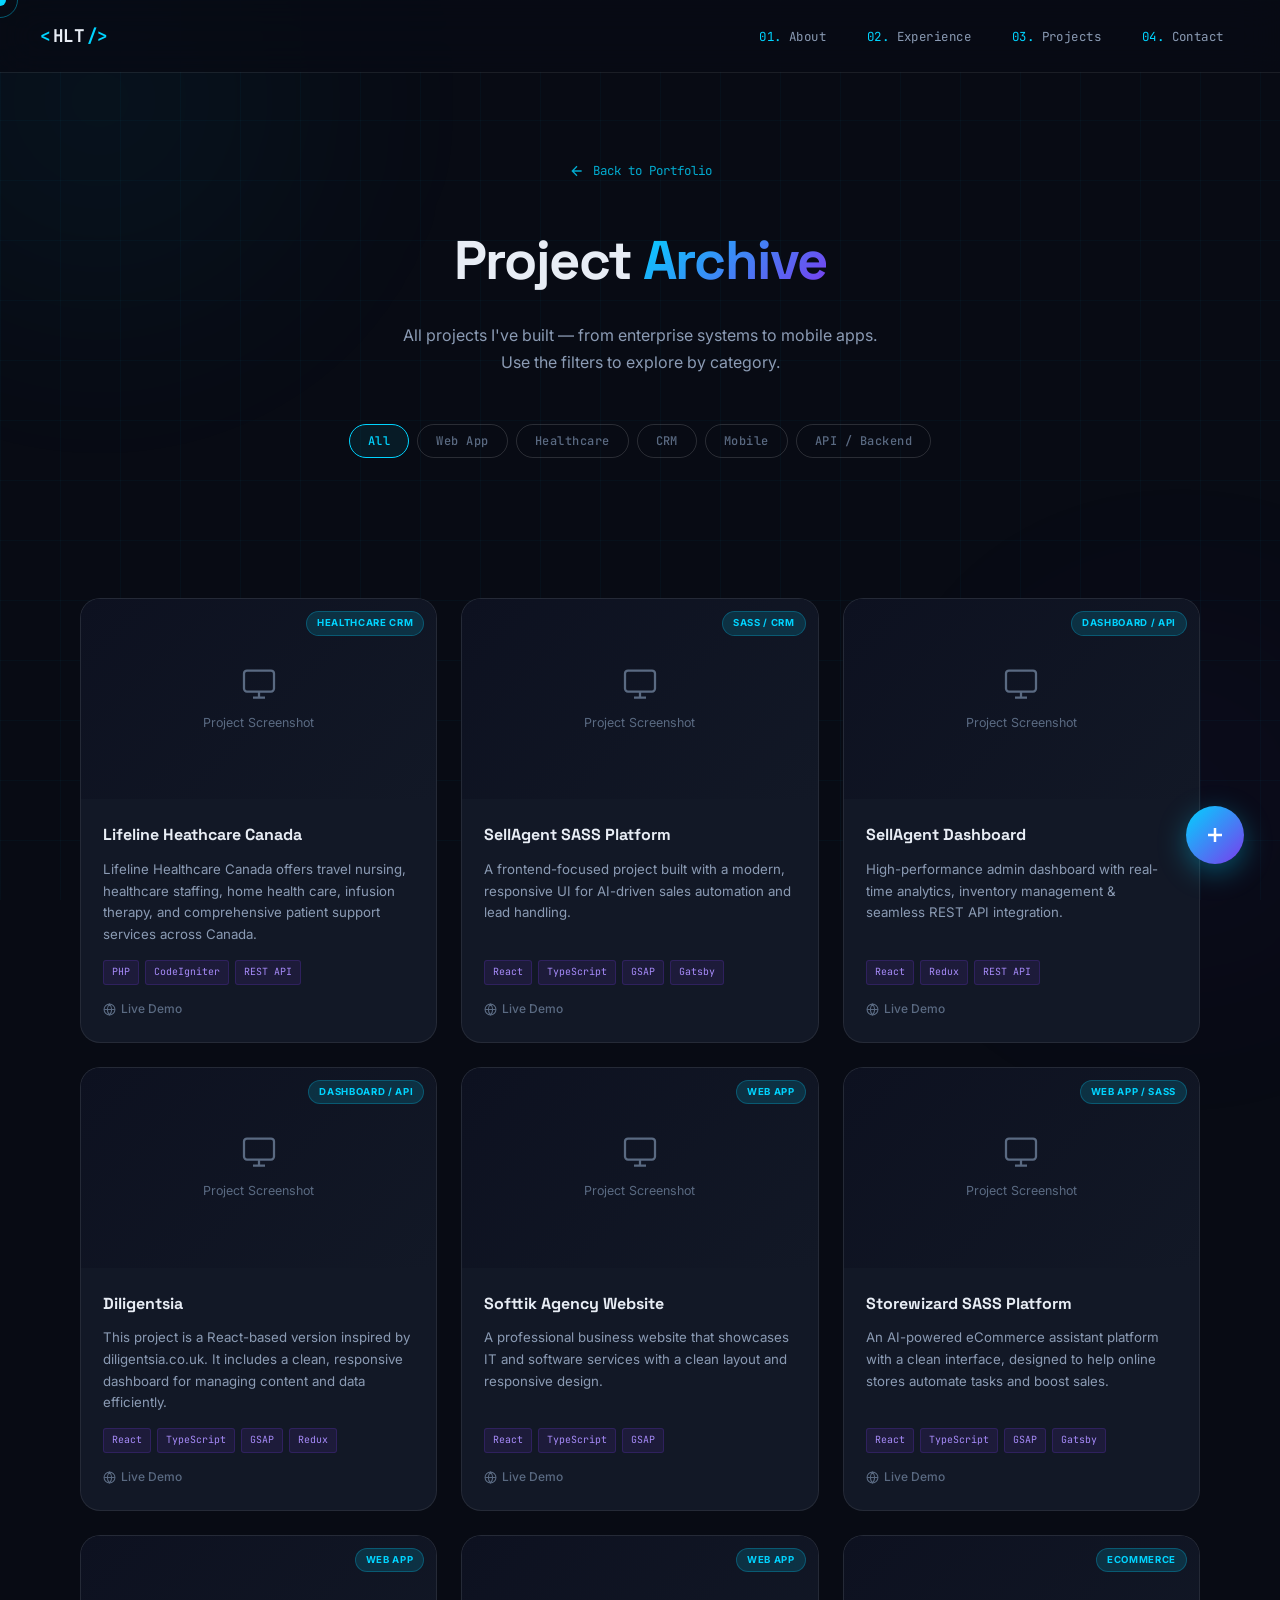
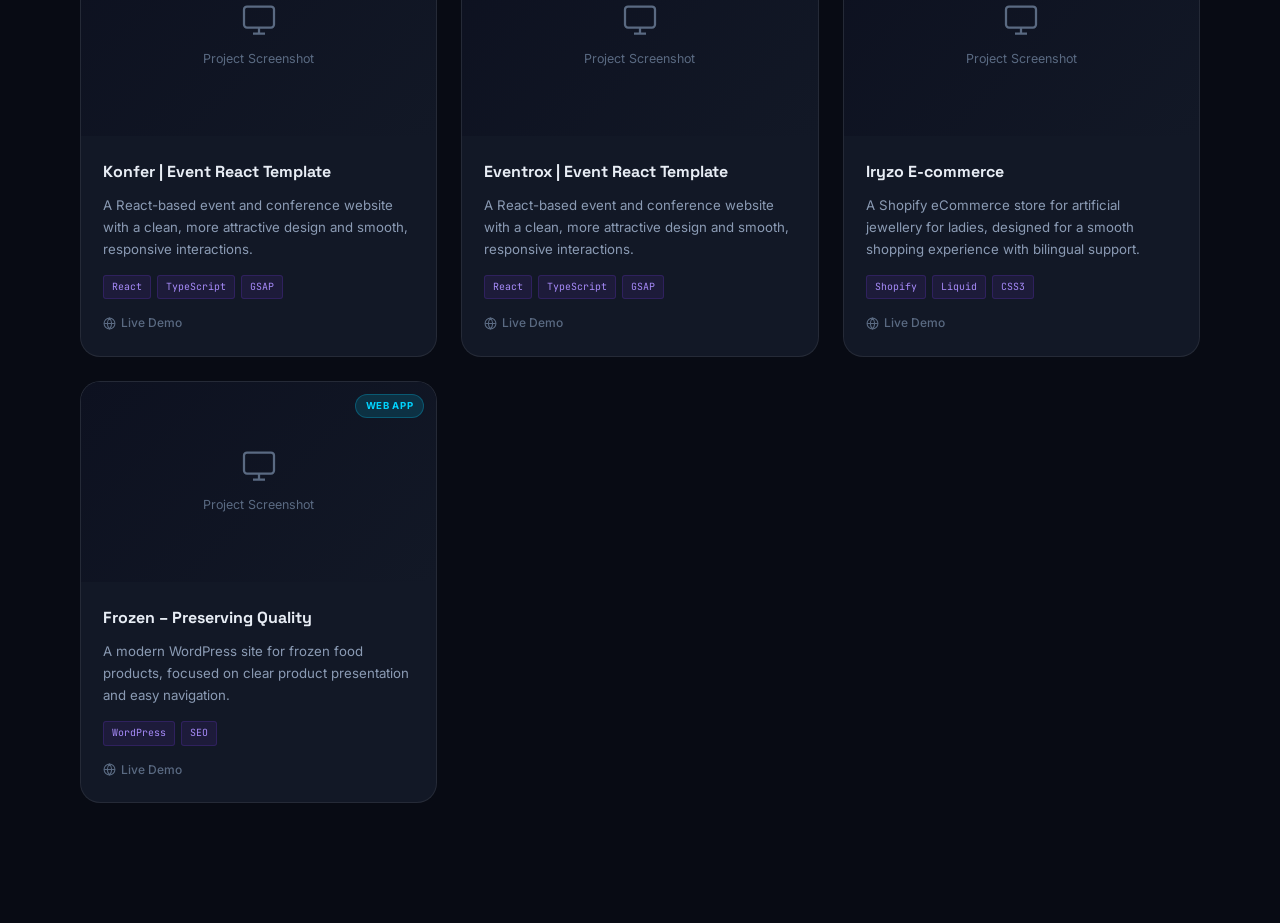
==== commit eb5d13cd: "Add files via upload" ====
--- a/projects.html
+++ b/projects.html
@@ -1,407 +1,505 @@
-<!DOCTYPE html>
-<html lang="en">
-<head>
-  <meta charset="UTF-8" />
-  <meta name="viewport" content="width=device-width, initial-scale=1.0" />
-  <title>Project Archive | Hector Luis A. Tinagsa</title>
-  <meta name="description" content="Full project archive of Hector Luis A. Tinagsa — Full Stack Developer. All web applications, healthcare systems, CRM tools, and mobile apps." />
-  <meta name="author" content="Hector Luis A. Tinagsa" />
-
-  <!-- Google Fonts -->
-  <link rel="preconnect" href="https://fonts.googleapis.com" />
-  <link rel="preconnect" href="https://fonts.gstatic.com" crossorigin />
-  <link href="https://fonts.googleapis.com/css2?family=Space+Grotesk:wght@300;400;500;600;700&family=JetBrains+Mono:wght@400;500;700&family=Inter:wght@300;400;500;600&display=swap" rel="stylesheet" />
-
-  <link rel="stylesheet" href="css/style.css" />
-  <link rel="stylesheet" href="css/projects.css" />
-</head>
-<body>
-
-  <!-- Animated Background -->
-  <div class="bg-grid" aria-hidden="true"></div>
-  <div class="bg-glow glow-1" aria-hidden="true"></div>
-  <div class="bg-glow glow-2" aria-hidden="true"></div>
-
-  <!-- Cursor -->
-  <div class="cursor" id="cursor" aria-hidden="true"></div>
-  <div class="cursor-trail" id="cursorTrail" aria-hidden="true"></div>
-
-  <!-- Navbar -->
-  <nav class="navbar scrolled" id="navbar" role="navigation" aria-label="Main navigation">
-    <div class="nav-container">
-      <a href="index.html" class="nav-logo" id="navLogoArchive">
-        <span class="logo-bracket">&lt;</span>
-        <span class="logo-name">HLT</span>
-        <span class="logo-bracket">/&gt;</span>
-      </a>
-      <ul class="nav-links" role="list">
-        <li><a href="index.html#about"      class="nav-link" id="archiveNavAbout">About</a></li>
-        <li><a href="index.html#experience" class="nav-link" id="archiveNavExp">Experience</a></li>
-        <li><a href="index.html#projects"   class="nav-link" id="archiveNavProjects">Projects</a></li>
-        <li><a href="index.html#contact"    class="nav-link" id="archiveNavContact">Contact</a></li>
-      </ul>
-      <button class="hamburger" id="hamburgerBtn" aria-label="Toggle menu" aria-expanded="false">
-        <span></span><span></span><span></span>
-      </button>
-    </div>
-  </nav>
-
-  <!-- Mobile Menu -->
-  <div class="mobile-menu" id="mobileMenu" role="dialog" aria-modal="true">
-    <ul role="list">
-      <li><a href="index.html#about"      class="mobile-link">About</a></li>
-      <li><a href="index.html#experience" class="mobile-link">Experience</a></li>
-      <li><a href="index.html#projects"   class="mobile-link">Projects</a></li>
-      <li><a href="index.html#contact"    class="mobile-link">Contact</a></li>
-    </ul>
-  </div>
-
-  <!-- ===================== ARCHIVE HERO ===================== -->
-  <header class="archive-hero" id="archiveHero">
-    <a href="index.html#projects" class="back-link" id="backToPortfolio">
-      <svg width="16" height="16" viewBox="0 0 24 24" fill="none" stroke="currentColor" stroke-width="2" aria-hidden="true">
-        <path d="M19 12H5M12 19l-7-7 7-7"/>
-      </svg>
-      Back to Portfolio
-    </a>
-    <h1>Project <span class="highlight">Archive</span></h1>
-    <p>All projects I've built — from enterprise systems to mobile apps.<br>Use the filters to explore by category.</p>
-
-    <!-- Filter Tabs -->
-    <div class="filter-bar" role="navigation" aria-label="Project category filters">
-      <button class="filter-btn active" data-filter="all"        id="filterAll">All</button>
-      <button class="filter-btn"        data-filter="web"        id="filterWeb">Web App</button>
-      <button class="filter-btn"        data-filter="healthcare" id="filterHealthcare">Healthcare</button>
-      <button class="filter-btn"        data-filter="crm"        id="filterCRM">CRM</button>
-      <button class="filter-btn"        data-filter="mobile"     id="filterMobile">Mobile</button>
-      <button class="filter-btn"        data-filter="api"        id="filterAPI">API / Backend</button>
-    </div>
-  </header>
-
-  <!-- ===================== ARCHIVE GRID ===================== -->
-  <main class="archive-container" id="archiveMain">
-    <div class="archive-grid" id="archiveGrid" role="list" aria-label="Project archive">
-
-      <!-- Sample Card 1 — replace with your real projects -->
-      <article class="archive-card" role="listitem" data-category="web" id="archiveCard1">
-        <div class="archive-img-wrap">
-          <img src="" alt="" class="archive-img" loading="lazy"
-               onerror="this.style.display='none';this.nextElementSibling.style.display='flex';" />
-          <div class="archive-img-fallback">
-            <svg width="36" height="36" viewBox="0 0 24 24" fill="none" stroke="currentColor" stroke-width="1.5" aria-hidden="true">
-              <rect x="2" y="3" width="20" height="14" rx="2"/><path d="M8 21h8M12 17v4"/>
-            </svg>
-            <span>Web Application</span>
-          </div>
-          <span class="archive-cat-badge">Web App</span>
-        </div>
-        <div class="archive-body">
-          <h3>Project Title Here</h3>
-          <p>Brief description of what this project does and the impact it delivered. Add your real project info here.</p>
-          <div class="archive-tags">
-            <span class="archive-tag">React</span>
-            <span class="archive-tag">Node.js</span>
-            <span class="archive-tag">MySQL</span>
-          </div>
-          <div class="archive-links">
-            <a href="#" class="archive-link" target="_blank" rel="noopener noreferrer" aria-label="Live demo">
-              <svg width="13" height="13" viewBox="0 0 24 24" fill="none" stroke="currentColor" stroke-width="2" aria-hidden="true"><circle cx="12" cy="12" r="10"/><line x1="2" y1="12" x2="22" y2="12"/><path d="M12 2a15.3 15.3 0 0 1 4 10 15.3 15.3 0 0 1-4 10 15.3 15.3 0 0 1-4-10 15.3 15.3 0 0 1 4-10z"/></svg>
-              Live Demo
-            </a>
-            <a href="#" class="archive-link" target="_blank" rel="noopener noreferrer" aria-label="Source code">
-              <svg width="13" height="13" viewBox="0 0 24 24" fill="none" stroke="currentColor" stroke-width="2" aria-hidden="true"><polyline points="16 18 22 12 16 6"/><polyline points="8 6 2 12 8 18"/></svg>
-              Code
-            </a>
-          </div>
-        </div>
-      </article>
-
-      <!-- Sample Card 2 -->
-      <article class="archive-card" role="listitem" data-category="healthcare" id="archiveCard2">
-        <div class="archive-img-wrap">
-          <img src="" alt="" class="archive-img" loading="lazy"
-               onerror="this.style.display='none';this.nextElementSibling.style.display='flex';" />
-          <div class="archive-img-fallback">
-            <svg width="36" height="36" viewBox="0 0 24 24" fill="none" stroke="currentColor" stroke-width="1.5" aria-hidden="true">
-              <path d="M22 12h-4l-3 9L9 3l-3 9H2"/>
-            </svg>
-            <span>Healthcare System</span>
-          </div>
-          <span class="archive-cat-badge">Healthcare</span>
-        </div>
-        <div class="archive-body">
-          <h3>Hospital Management System</h3>
-          <p>A full-stack hospital management platform with dashboards, reporting, and patient data management.</p>
-          <div class="archive-tags">
-            <span class="archive-tag">Laravel</span>
-            <span class="archive-tag">Vue.js</span>
-            <span class="archive-tag">MySQL</span>
-          </div>
-          <div class="archive-links">
-            <a href="#" class="archive-link" target="_blank" rel="noopener noreferrer" aria-label="Live demo">
-              <svg width="13" height="13" viewBox="0 0 24 24" fill="none" stroke="currentColor" stroke-width="2" aria-hidden="true"><circle cx="12" cy="12" r="10"/><line x1="2" y1="12" x2="22" y2="12"/><path d="M12 2a15.3 15.3 0 0 1 4 10 15.3 15.3 0 0 1-4 10 15.3 15.3 0 0 1-4-10 15.3 15.3 0 0 1 4-10z"/></svg>
-              Live Demo
-            </a>
-            <a href="#" class="archive-link" target="_blank" rel="noopener noreferrer" aria-label="Source code">
-              <svg width="13" height="13" viewBox="0 0 24 24" fill="none" stroke="currentColor" stroke-width="2" aria-hidden="true"><polyline points="16 18 22 12 16 6"/><polyline points="8 6 2 12 8 18"/></svg>
-              Code
-            </a>
-          </div>
-        </div>
-      </article>
-
-      <!-- Sample Card 3 -->
-      <article class="archive-card" role="listitem" data-category="crm" id="archiveCard3">
-        <div class="archive-img-wrap">
-          <img src="" alt="" class="archive-img" loading="lazy"
-               onerror="this.style.display='none';this.nextElementSibling.style.display='flex';" />
-          <div class="archive-img-fallback">
-            <svg width="36" height="36" viewBox="0 0 24 24" fill="none" stroke="currentColor" stroke-width="1.5" aria-hidden="true">
-              <rect x="3" y="3" width="18" height="18" rx="2"/><path d="M3 9h18M9 21V9"/>
-            </svg>
-            <span>CRM Dashboard</span>
-          </div>
-          <span class="archive-cat-badge">CRM</span>
-        </div>
-        <div class="archive-body">
-          <h3>CRM & Business Dashboard</h3>
-          <p>Customer relationship management system with analytics, pipeline tracking, and automation tools.</p>
-          <div class="archive-tags">
-            <span class="archive-tag">Next.js</span>
-            <span class="archive-tag">TypeScript</span>
-            <span class="archive-tag">PostgreSQL</span>
-          </div>
-          <div class="archive-links">
-            <a href="#" class="archive-link" target="_blank" rel="noopener noreferrer" aria-label="Live demo">
-              <svg width="13" height="13" viewBox="0 0 24 24" fill="none" stroke="currentColor" stroke-width="2" aria-hidden="true"><circle cx="12" cy="12" r="10"/><line x1="2" y1="12" x2="22" y2="12"/><path d="M12 2a15.3 15.3 0 0 1 4 10 15.3 15.3 0 0 1-4 10 15.3 15.3 0 0 1-4-10 15.3 15.3 0 0 1 4-10z"/></svg>
-              Live Demo
-            </a>
-            <a href="#" class="archive-link" target="_blank" rel="noopener noreferrer" aria-label="Source code">
-              <svg width="13" height="13" viewBox="0 0 24 24" fill="none" stroke="currentColor" stroke-width="2" aria-hidden="true"><polyline points="16 18 22 12 16 6"/><polyline points="8 6 2 12 8 18"/></svg>
-              Code
-            </a>
-          </div>
-        </div>
-      </article>
-
-      <!-- Sample Card 4 -->
-      <article class="archive-card" role="listitem" data-category="mobile" id="archiveCard4">
-        <div class="archive-img-wrap">
-          <img src="" alt="" class="archive-img" loading="lazy"
-               onerror="this.style.display='none';this.nextElementSibling.style.display='flex';" />
-          <div class="archive-img-fallback">
-            <svg width="36" height="36" viewBox="0 0 24 24" fill="none" stroke="currentColor" stroke-width="1.5" aria-hidden="true">
-              <rect x="5" y="2" width="14" height="20" rx="2"/><line x1="12" y1="18" x2="12.01" y2="18"/>
-            </svg>
-            <span>Mobile App</span>
-          </div>
-          <span class="archive-cat-badge">Mobile</span>
-        </div>
-        <div class="archive-body">
-          <h3>Flutter Healthcare App</h3>
-          <p>Cross-platform mobile application for teen nutrition education built with Flutter and Firebase.</p>
-          <div class="archive-tags">
-            <span class="archive-tag">Flutter</span>
-            <span class="archive-tag">Firebase</span>
-            <span class="archive-tag">Dart</span>
-          </div>
-          <div class="archive-links">
-            <a href="#" class="archive-link" target="_blank" rel="noopener noreferrer" aria-label="Live demo">
-              <svg width="13" height="13" viewBox="0 0 24 24" fill="none" stroke="currentColor" stroke-width="2" aria-hidden="true"><circle cx="12" cy="12" r="10"/><line x1="2" y1="12" x2="22" y2="12"/><path d="M12 2a15.3 15.3 0 0 1 4 10 15.3 15.3 0 0 1-4 10 15.3 15.3 0 0 1-4-10 15.3 15.3 0 0 1 4-10z"/></svg>
-              Live Demo
-            </a>
-            <a href="#" class="archive-link" target="_blank" rel="noopener noreferrer" aria-label="Source code">
-              <svg width="13" height="13" viewBox="0 0 24 24" fill="none" stroke="currentColor" stroke-width="2" aria-hidden="true"><polyline points="16 18 22 12 16 6"/><polyline points="8 6 2 12 8 18"/></svg>
-              Code
-            </a>
-          </div>
-        </div>
-      </article>
-
-      <!-- Sample Card 5 -->
-      <article class="archive-card" role="listitem" data-category="api" id="archiveCard5">
-        <div class="archive-img-wrap">
-          <img src="" alt="" class="archive-img" loading="lazy"
-               onerror="this.style.display='none';this.nextElementSibling.style.display='flex';" />
-          <div class="archive-img-fallback">
-            <svg width="36" height="36" viewBox="0 0 24 24" fill="none" stroke="currentColor" stroke-width="1.5" aria-hidden="true">
-              <polyline points="16 18 22 12 16 6"/><polyline points="8 6 2 12 8 18"/>
-            </svg>
-            <span>API / Backend</span>
-          </div>
-          <span class="archive-cat-badge">API / Backend</span>
-        </div>
-        <div class="archive-body">
-          <h3>RESTful API Service</h3>
-          <p>Scalable backend API service with authentication, rate limiting, and third-party service integrations.</p>
-          <div class="archive-tags">
-            <span class="archive-tag">Node.js</span>
-            <span class="archive-tag">Express</span>
-            <span class="archive-tag">MongoDB</span>
-          </div>
-          <div class="archive-links">
-            <a href="#" class="archive-link" target="_blank" rel="noopener noreferrer" aria-label="Documentation">
-              <svg width="13" height="13" viewBox="0 0 24 24" fill="none" stroke="currentColor" stroke-width="2" aria-hidden="true"><path d="M14 2H6a2 2 0 0 0-2 2v16a2 2 0 0 0 2 2h12a2 2 0 0 0 2-2V8z"/><polyline points="14 2 14 8 20 8"/></svg>
-              Docs
-            </a>
-            <a href="#" class="archive-link" target="_blank" rel="noopener noreferrer" aria-label="Source code">
-              <svg width="13" height="13" viewBox="0 0 24 24" fill="none" stroke="currentColor" stroke-width="2" aria-hidden="true"><polyline points="16 18 22 12 16 6"/><polyline points="8 6 2 12 8 18"/></svg>
-              Code
-            </a>
-          </div>
-        </div>
-      </article>
-
-      <!-- Sample Card 6 -->
-      <article class="archive-card" role="listitem" data-category="web" id="archiveCard6">
-        <div class="archive-img-wrap">
-          <img src="" alt="" class="archive-img" loading="lazy"
-               onerror="this.style.display='none';this.nextElementSibling.style.display='flex';" />
-          <div class="archive-img-fallback">
-            <svg width="36" height="36" viewBox="0 0 24 24" fill="none" stroke="currentColor" stroke-width="1.5" aria-hidden="true">
-              <circle cx="9" cy="21" r="1"/><circle cx="20" cy="21" r="1"/>
-              <path d="M1 1h4l2.68 13.39a2 2 0 0 0 2 1.61h9.72a2 2 0 0 0 2-1.61L23 6H6"/>
-            </svg>
-            <span>E-Commerce</span>
-          </div>
-          <span class="archive-cat-badge">Web App</span>
-        </div>
-        <div class="archive-body">
-          <h3>Ecommerce Platform</h3>
-          <p>Full-featured ecommerce application with product management, cart, and Shopify integration.</p>
-          <div class="archive-tags">
-            <span class="archive-tag">Flutter</span>
-            <span class="archive-tag">Shopify API</span>
-            <span class="archive-tag">Dart</span>
-          </div>
-          <div class="archive-links">
-            <a href="#" class="archive-link" target="_blank" rel="noopener noreferrer" aria-label="Live demo">
-              <svg width="13" height="13" viewBox="0 0 24 24" fill="none" stroke="currentColor" stroke-width="2" aria-hidden="true"><circle cx="12" cy="12" r="10"/><line x1="2" y1="12" x2="22" y2="12"/><path d="M12 2a15.3 15.3 0 0 1 4 10 15.3 15.3 0 0 1-4 10 15.3 15.3 0 0 1-4-10 15.3 15.3 0 0 1 4-10z"/></svg>
-              Live Demo
-            </a>
-            <a href="#" class="archive-link" target="_blank" rel="noopener noreferrer" aria-label="Source code">
-              <svg width="13" height="13" viewBox="0 0 24 24" fill="none" stroke="currentColor" stroke-width="2" aria-hidden="true"><polyline points="16 18 22 12 16 6"/><polyline points="8 6 2 12 8 18"/></svg>
-              Code
-            </a>
-          </div>
-        </div>
-      </article>
-
-      <!-- Empty state (shown when no results) -->
-      <div class="empty-state" id="emptyState" style="display:none;" role="status" aria-live="polite">
-        <svg width="52" height="52" viewBox="0 0 24 24" fill="none" stroke="currentColor" stroke-width="1" aria-hidden="true">
-          <circle cx="11" cy="11" r="8"/><line x1="21" y1="21" x2="16.65" y2="16.65"/>
-        </svg>
-        <p>No projects found in this category.</p>
-      </div>
-
-    </div>
-  </main>
-
-  <!-- ===================== ADD PROJECT MODAL ===================== -->
-  <div class="modal-overlay" id="addProjectModal" role="dialog" aria-modal="true" aria-labelledby="modalTitle">
-    <div class="modal" role="document">
-      <div class="modal-header">
-        <h2 class="modal-title" id="modalTitle">
-          Add <span class="highlight">Project</span>
-        </h2>
-        <button class="modal-close" id="modalCloseBtn" aria-label="Close modal">
-          <svg width="16" height="16" viewBox="0 0 24 24" fill="none" stroke="currentColor" stroke-width="2" aria-hidden="true">
-            <line x1="18" y1="6" x2="6" y2="18"/><line x1="6" y1="6" x2="18" y2="18"/>
-          </svg>
-        </button>
-      </div>
-
-      <form class="modal-form" id="addProjectForm" novalidate>
-        <div class="modal-row">
-          <div class="form-group">
-            <label for="projectTitle" class="form-label">Project Title *</label>
-            <input type="text" id="projectTitle" name="title" class="form-input"
-                   placeholder="My Awesome Project" required autocomplete="off" />
-          </div>
-          <div class="form-group">
-            <label for="projectCategory" class="form-label">Category *</label>
-            <select id="projectCategory" name="category" class="form-select" required>
-              <option value="" disabled selected>Select category…</option>
-              <option value="web">Web App</option>
-              <option value="healthcare">Healthcare</option>
-              <option value="crm">CRM</option>
-              <option value="mobile">Mobile</option>
-              <option value="api">API / Backend</option>
-            </select>
-          </div>
-        </div>
-
-        <div class="form-group">
-          <label for="projectDesc" class="form-label">Description *</label>
-          <textarea id="projectDesc" name="description" class="form-textarea"
-                    placeholder="What does this project do? What problem does it solve?" required></textarea>
-        </div>
-
-        <div class="form-group">
-          <label for="projectTech" class="form-label">Tech Stack (comma separated)</label>
-          <input type="text" id="projectTech" name="tech" class="form-input"
-                 placeholder="React, Node.js, MySQL, AWS" autocomplete="off" />
-        </div>
-
-        <div class="modal-row">
-          <div class="form-group">
-            <label for="projectLiveUrl" class="form-label">Live URL</label>
-            <input type="url" id="projectLiveUrl" name="liveUrl" class="form-input"
-                   placeholder="https://yourproject.com" autocomplete="off" />
-          </div>
-          <div class="form-group">
-            <label for="projectCodeUrl" class="form-label">Source / Repo URL</label>
-            <input type="url" id="projectCodeUrl" name="codeUrl" class="form-input"
-                   placeholder="https://github.com/…" autocomplete="off" />
-          </div>
-        </div>
-
-        <!-- Image Upload -->
-        <div class="form-group">
-          <label class="form-label">Project Screenshot / Image</label>
-          <div class="img-upload-zone" id="imgUploadZone" role="button" tabindex="0"
-               aria-label="Upload project image">
-            <div class="upload-icon">
-              <svg width="32" height="32" viewBox="0 0 24 24" fill="none" stroke="currentColor" stroke-width="1.5" aria-hidden="true">
-                <rect x="3" y="3" width="18" height="18" rx="2"/>
-                <circle cx="8.5" cy="8.5" r="1.5"/>
-                <polyline points="21 15 16 10 5 21"/>
-              </svg>
-            </div>
-            <p>Drag & drop or click to upload</p>
-            <span>PNG, JPG, WebP · max 5MB</span>
-            <input type="file" id="projectImageInput" name="image" accept="image/*"
-                   style="display:none;" aria-hidden="true" />
-          </div>
-          <div class="img-preview" id="imgPreview">
-            <div class="img-preview-wrap">
-              <img id="imgPreviewSrc" src="" alt="Preview" />
-              <button type="button" class="img-remove-btn" id="imgRemoveBtn" aria-label="Remove image">✕</button>
-            </div>
-          </div>
-        </div>
-
-        <div id="modalFormNote" class="form-note" aria-live="polite"></div>
-
-        <div class="modal-actions">
-          <button type="button" class="btn-cancel" id="modalCancelBtn">Cancel</button>
-          <button type="submit" class="btn-add-project" id="addProjectSubmitBtn">
-            Add Project
-          </button>
-        </div>
-      </form>
-    </div>
-  </div>
-
-  <!-- FAB — Add Project -->
-  <button class="fab" id="addProjectFab" aria-label="Add new project" aria-haspopup="dialog">
-    <svg width="24" height="24" viewBox="0 0 24 24" fill="none" stroke="currentColor" stroke-width="2.5" aria-hidden="true">
-      <line x1="12" y1="5" x2="12" y2="19"/><line x1="5" y1="12" x2="19" y2="12"/>
-    </svg>
-    <span class="fab-tooltip">Add Project</span>
-  </button>
-
-  <script src="js/projects.js"></script>
-</body>
-</html>
+<!DOCTYPE html>
+<html lang="en">
+<head>
+  <meta charset="UTF-8" />
+  <meta name="viewport" content="width=device-width, initial-scale=1.0" />
+  <title>Project Archive | Hector Luis A. Tinagsa</title>
+  <meta name="description" content="Full project archive of Hector Luis A. Tinagsa — Full Stack Developer. All web applications, healthcare systems, CRM tools, and mobile apps." />
+  <meta name="author" content="Hector Luis A. Tinagsa" />
+
+  <!-- Google Fonts -->
+  <link rel="preconnect" href="https://fonts.googleapis.com" />
+  <link rel="preconnect" href="https://fonts.gstatic.com" crossorigin />
+  <link href="https://fonts.googleapis.com/css2?family=Space+Grotesk:wght@300;400;500;600;700&family=JetBrains+Mono:wght@400;500;700&family=Inter:wght@300;400;500;600&display=swap" rel="stylesheet" />
+
+  <link rel="stylesheet" href="css/style.css" />
+  <link rel="stylesheet" href="css/projects.css" />
+</head>
+<body>
+
+  <!-- Animated Background -->
+  <div class="bg-grid" aria-hidden="true"></div>
+  <div class="bg-glow glow-1" aria-hidden="true"></div>
+  <div class="bg-glow glow-2" aria-hidden="true"></div>
+
+  <!-- Cursor -->
+  <div class="cursor" id="cursor" aria-hidden="true"></div>
+  <div class="cursor-trail" id="cursorTrail" aria-hidden="true"></div>
+
+  <!-- Navbar -->
+  <nav class="navbar scrolled" id="navbar" role="navigation" aria-label="Main navigation">
+    <div class="nav-container">
+      <a href="index.html" class="nav-logo" id="navLogoArchive">
+        <span class="logo-bracket">&lt;</span>
+        <span class="logo-name">HLT</span>
+        <span class="logo-bracket">/&gt;</span>
+      </a>
+      <ul class="nav-links" role="list">
+        <li><a href="index.html#about"      class="nav-link" id="archiveNavAbout">About</a></li>
+        <li><a href="index.html#experience" class="nav-link" id="archiveNavExp">Experience</a></li>
+        <li><a href="index.html#projects"   class="nav-link" id="archiveNavProjects">Projects</a></li>
+        <li><a href="index.html#contact"    class="nav-link" id="archiveNavContact">Contact</a></li>
+      </ul>
+      <button class="hamburger" id="hamburgerBtn" aria-label="Toggle menu" aria-expanded="false">
+        <span></span><span></span><span></span>
+      </button>
+    </div>
+  </nav>
+
+  <!-- Mobile Menu -->
+  <div class="mobile-menu" id="mobileMenu" role="dialog" aria-modal="true">
+    <ul role="list">
+      <li><a href="index.html#about"      class="mobile-link">About</a></li>
+      <li><a href="index.html#experience" class="mobile-link">Experience</a></li>
+      <li><a href="index.html#projects"   class="mobile-link">Projects</a></li>
+      <li><a href="index.html#contact"    class="mobile-link">Contact</a></li>
+    </ul>
+  </div>
+
+  <!-- ===================== ARCHIVE HERO ===================== -->
+  <header class="archive-hero" id="archiveHero">
+    <a href="index.html#projects" class="back-link" id="backToPortfolio">
+      <svg width="16" height="16" viewBox="0 0 24 24" fill="none" stroke="currentColor" stroke-width="2" aria-hidden="true">
+        <path d="M19 12H5M12 19l-7-7 7-7"/>
+      </svg>
+      Back to Portfolio
+    </a>
+    <h1>Project <span class="highlight">Archive</span></h1>
+    <p>All projects I've built — from enterprise systems to mobile apps.<br>Use the filters to explore by category.</p>
+
+    <!-- Filter Tabs -->
+    <div class="filter-bar" role="navigation" aria-label="Project category filters">
+      <button class="filter-btn active" data-filter="all"        id="filterAll">All</button>
+      <button class="filter-btn"        data-filter="web"        id="filterWeb">Web App</button>
+      <button class="filter-btn"        data-filter="healthcare" id="filterHealthcare">Healthcare</button>
+      <button class="filter-btn"        data-filter="crm"        id="filterCRM">CRM</button>
+      <button class="filter-btn"        data-filter="mobile"     id="filterMobile">Mobile</button>
+      <button class="filter-btn"        data-filter="api"        id="filterAPI">API / Backend</button>
+    </div>
+  </header>
+
+  <!-- ===================== ARCHIVE GRID ===================== -->
+  <main class="archive-container" id="archiveMain">
+    <div class="archive-grid" id="archiveGrid" role="list" aria-label="Project archive">
+
+      <!-- Project Archive Card 1 -->
+      <article class="archive-card" role="listitem" data-category="healthcare" id="archiveCard1">
+        <div class="archive-img-wrap">
+          <img src="project pictures/1st pic.png" alt="Lifeline Heathcare Canada" class="archive-img" loading="lazy"
+               onerror="this.style.display='none';this.nextElementSibling.style.display='flex';" />
+          <div class="archive-img-fallback" style="display:none;" aria-hidden="true">
+            <svg width="36" height="36" viewBox="0 0 24 24" fill="none" stroke="currentColor" stroke-width="1.5" aria-hidden="true">
+              <rect x="2" y="3" width="20" height="14" rx="2"/><path d="M8 21h8M12 17v4"/>
+            </svg>
+            <span>Project Screenshot</span>
+          </div>
+          <span class="archive-cat-badge">Healthcare CRM</span>
+        </div>
+        <div class="archive-body">
+          <h3>Lifeline Heathcare Canada</h3>
+          <p>Lifeline Healthcare Canada offers travel nursing, healthcare staffing, home health care, infusion therapy, and comprehensive patient support services across Canada.</p>
+          <div class="archive-tags">
+            <span class="archive-tag">PHP</span>
+            <span class="archive-tag">CodeIgniter</span>
+            <span class="archive-tag">REST API</span>
+          </div>
+          <div class="archive-links">
+            <a href="https://www.lifelinehealthcarecanada.com/" class="archive-link" target="_blank" rel="noopener noreferrer" aria-label="Live demo">
+              <svg width="13" height="13" viewBox="0 0 24 24" fill="none" stroke="currentColor" stroke-width="2" aria-hidden="true"><circle cx="12" cy="12" r="10"/><line x1="2" y1="12" x2="22" y2="12"/><path d="M12 2a15.3 15.3 0 0 1 4 10 15.3 15.3 0 0 1-4 10 15.3 15.3 0 0 1-4-10 15.3 15.3 0 0 1 4-10z"/></svg>
+              Live Demo
+            </a>
+          </div>
+        </div>
+      </article>
+
+      <!-- Project Archive Card 2 -->
+      <article class="archive-card" role="listitem" data-category="crm" id="archiveCard2">
+        <div class="archive-img-wrap">
+          <img src="project pictures/2nd pic.png" alt="SellAgent SASS Platform" class="archive-img" loading="lazy"
+               onerror="this.style.display='none';this.nextElementSibling.style.display='flex';" />
+          <div class="archive-img-fallback" style="display:none;" aria-hidden="true">
+            <svg width="36" height="36" viewBox="0 0 24 24" fill="none" stroke="currentColor" stroke-width="1.5" aria-hidden="true">
+              <rect x="2" y="3" width="20" height="14" rx="2"/><path d="M8 21h8M12 17v4"/>
+            </svg>
+            <span>Project Screenshot</span>
+          </div>
+          <span class="archive-cat-badge">SASS / CRM</span>
+        </div>
+        <div class="archive-body">
+          <h3>SellAgent SASS Platform</h3>
+          <p>A frontend-focused project built with a modern, responsive UI for AI-driven sales automation and lead handling.</p>
+          <div class="archive-tags">
+            <span class="archive-tag">React</span>
+            <span class="archive-tag">TypeScript</span>
+            <span class="archive-tag">GSAP</span>
+            <span class="archive-tag">Gatsby</span>
+          </div>
+          <div class="archive-links">
+            <a href="https://sellagent.ai/" class="archive-link" target="_blank" rel="noopener noreferrer" aria-label="Live demo">
+              <svg width="13" height="13" viewBox="0 0 24 24" fill="none" stroke="currentColor" stroke-width="2" aria-hidden="true"><circle cx="12" cy="12" r="10"/><line x1="2" y1="12" x2="22" y2="12"/><path d="M12 2a15.3 15.3 0 0 1 4 10 15.3 15.3 0 0 1-4 10 15.3 15.3 0 0 1-4-10 15.3 15.3 0 0 1 4-10z"/></svg>
+              Live Demo
+            </a>
+          </div>
+        </div>
+      </article>
+
+      <!-- Project Archive Card 3 -->
+      <article class="archive-card" role="listitem" data-category="api" id="archiveCard3">
+        <div class="archive-img-wrap">
+          <img src="project pictures/3rd pic.png" alt="SellAgent Dashboard" class="archive-img" loading="lazy"
+               onerror="this.style.display='none';this.nextElementSibling.style.display='flex';" />
+          <div class="archive-img-fallback" style="display:none;" aria-hidden="true">
+            <svg width="36" height="36" viewBox="0 0 24 24" fill="none" stroke="currentColor" stroke-width="1.5" aria-hidden="true">
+              <rect x="2" y="3" width="20" height="14" rx="2"/><path d="M8 21h8M12 17v4"/>
+            </svg>
+            <span>Project Screenshot</span>
+          </div>
+          <span class="archive-cat-badge">Dashboard / API</span>
+        </div>
+        <div class="archive-body">
+          <h3>SellAgent Dashboard</h3>
+          <p>High-performance admin dashboard with real-time analytics, inventory management & seamless REST API integration.</p>
+          <div class="archive-tags">
+            <span class="archive-tag">React</span>
+            <span class="archive-tag">Redux</span>
+            <span class="archive-tag">REST API</span>
+          </div>
+          <div class="archive-links">
+            <a href="https://app.sellagent.ai/" class="archive-link" target="_blank" rel="noopener noreferrer" aria-label="Live demo">
+              <svg width="13" height="13" viewBox="0 0 24 24" fill="none" stroke="currentColor" stroke-width="2" aria-hidden="true"><circle cx="12" cy="12" r="10"/><line x1="2" y1="12" x2="22" y2="12"/><path d="M12 2a15.3 15.3 0 0 1 4 10 15.3 15.3 0 0 1-4 10 15.3 15.3 0 0 1-4-10 15.3 15.3 0 0 1 4-10z"/></svg>
+              Live Demo
+            </a>
+          </div>
+        </div>
+      </article>
+
+      <!-- Project Archive Card 4 -->
+      <article class="archive-card" role="listitem" data-category="api" id="archiveCard4">
+        <div class="archive-img-wrap">
+          <img src="project pictures/4th pic.png" alt="Diligentsia" class="archive-img" loading="lazy"
+               onerror="this.style.display='none';this.nextElementSibling.style.display='flex';" />
+          <div class="archive-img-fallback" style="display:none;" aria-hidden="true">
+            <svg width="36" height="36" viewBox="0 0 24 24" fill="none" stroke="currentColor" stroke-width="1.5" aria-hidden="true">
+              <rect x="2" y="3" width="20" height="14" rx="2"/><path d="M8 21h8M12 17v4"/>
+            </svg>
+            <span>Project Screenshot</span>
+          </div>
+          <span class="archive-cat-badge">Dashboard / API</span>
+        </div>
+        <div class="archive-body">
+          <h3>Diligentsia</h3>
+          <p>This project is a React-based version inspired by diligentsia.co.uk. It includes a clean, responsive dashboard for managing content and data efficiently.</p>
+          <div class="archive-tags">
+            <span class="archive-tag">React</span>
+            <span class="archive-tag">TypeScript</span>
+            <span class="archive-tag">GSAP</span>
+            <span class="archive-tag">Redux</span>
+          </div>
+          <div class="archive-links">
+            <a href="https://diligentsia.co.uk/" class="archive-link" target="_blank" rel="noopener noreferrer" aria-label="Live demo">
+              <svg width="13" height="13" viewBox="0 0 24 24" fill="none" stroke="currentColor" stroke-width="2" aria-hidden="true"><circle cx="12" cy="12" r="10"/><line x1="2" y1="12" x2="22" y2="12"/><path d="M12 2a15.3 15.3 0 0 1 4 10 15.3 15.3 0 0 1-4 10 15.3 15.3 0 0 1-4-10 15.3 15.3 0 0 1 4-10z"/></svg>
+              Live Demo
+            </a>
+          </div>
+        </div>
+      </article>
+
+      <!-- Project Archive Card 5 -->
+      <article class="archive-card" role="listitem" data-category="web" id="archiveCard5">
+        <div class="archive-img-wrap">
+          <img src="project pictures/5th pic.png" alt="Softtik Agency Website" class="archive-img" loading="lazy"
+               onerror="this.style.display='none';this.nextElementSibling.style.display='flex';" />
+          <div class="archive-img-fallback" style="display:none;" aria-hidden="true">
+            <svg width="36" height="36" viewBox="0 0 24 24" fill="none" stroke="currentColor" stroke-width="1.5" aria-hidden="true">
+              <rect x="2" y="3" width="20" height="14" rx="2"/><path d="M8 21h8M12 17v4"/>
+            </svg>
+            <span>Project Screenshot</span>
+          </div>
+          <span class="archive-cat-badge">Web App</span>
+        </div>
+        <div class="archive-body">
+          <h3>Softtik Agency Website</h3>
+          <p>A professional business website that showcases IT and software services with a clean layout and responsive design.</p>
+          <div class="archive-tags">
+            <span class="archive-tag">React</span>
+            <span class="archive-tag">TypeScript</span>
+            <span class="archive-tag">GSAP</span>
+          </div>
+          <div class="archive-links">
+            <a href="https://softtik.com/" class="archive-link" target="_blank" rel="noopener noreferrer" aria-label="Live demo">
+              <svg width="13" height="13" viewBox="0 0 24 24" fill="none" stroke="currentColor" stroke-width="2" aria-hidden="true"><circle cx="12" cy="12" r="10"/><line x1="2" y1="12" x2="22" y2="12"/><path d="M12 2a15.3 15.3 0 0 1 4 10 15.3 15.3 0 0 1-4 10 15.3 15.3 0 0 1-4-10 15.3 15.3 0 0 1 4-10z"/></svg>
+              Live Demo
+            </a>
+          </div>
+        </div>
+      </article>
+
+      <!-- Project Archive Card 6 -->
+      <article class="archive-card" role="listitem" data-category="web" id="archiveCard6">
+        <div class="archive-img-wrap">
+          <img src="project pictures/6th pic.png" alt="Storewizard SASS Platform" class="archive-img" loading="lazy"
+               onerror="this.style.display='none';this.nextElementSibling.style.display='flex';" />
+          <div class="archive-img-fallback" style="display:none;" aria-hidden="true">
+            <svg width="36" height="36" viewBox="0 0 24 24" fill="none" stroke="currentColor" stroke-width="1.5" aria-hidden="true">
+              <rect x="2" y="3" width="20" height="14" rx="2"/><path d="M8 21h8M12 17v4"/>
+            </svg>
+            <span>Project Screenshot</span>
+          </div>
+          <span class="archive-cat-badge">Web App / SASS</span>
+        </div>
+        <div class="archive-body">
+          <h3>Storewizard SASS Platform</h3>
+          <p>An AI-powered eCommerce assistant platform with a clean interface, designed to help online stores automate tasks and boost sales.</p>
+          <div class="archive-tags">
+            <span class="archive-tag">React</span>
+            <span class="archive-tag">TypeScript</span>
+            <span class="archive-tag">GSAP</span>
+            <span class="archive-tag">Gatsby</span>
+          </div>
+          <div class="archive-links">
+            <a href="https://storewizard.ai/" class="archive-link" target="_blank" rel="noopener noreferrer" aria-label="Live demo">
+              <svg width="13" height="13" viewBox="0 0 24 24" fill="none" stroke="currentColor" stroke-width="2" aria-hidden="true"><circle cx="12" cy="12" r="10"/><line x1="2" y1="12" x2="22" y2="12"/><path d="M12 2a15.3 15.3 0 0 1 4 10 15.3 15.3 0 0 1-4 10 15.3 15.3 0 0 1-4-10 15.3 15.3 0 0 1 4-10z"/></svg>
+              Live Demo
+            </a>
+          </div>
+        </div>
+      </article>
+
+      <!-- Project Archive Card 7 -->
+      <article class="archive-card" role="listitem" data-category="web" id="archiveCard7">
+        <div class="archive-img-wrap">
+          <img src="project pictures/7th pic.png" alt="Konfer | Event React Template" class="archive-img" loading="lazy"
+               onerror="this.style.display='none';this.nextElementSibling.style.display='flex';" />
+          <div class="archive-img-fallback" style="display:none;" aria-hidden="true">
+            <svg width="36" height="36" viewBox="0 0 24 24" fill="none" stroke="currentColor" stroke-width="1.5" aria-hidden="true">
+              <rect x="2" y="3" width="20" height="14" rx="2"/><path d="M8 21h8M12 17v4"/>
+            </svg>
+            <span>Project Screenshot</span>
+          </div>
+          <span class="archive-cat-badge">Web App</span>
+        </div>
+        <div class="archive-body">
+          <h3>Konfer | Event React Template</h3>
+          <p>A React-based event and conference website with a clean, more attractive design and smooth, responsive interactions.</p>
+          <div class="archive-tags">
+            <span class="archive-tag">React</span>
+            <span class="archive-tag">TypeScript</span>
+            <span class="archive-tag">GSAP</span>
+          </div>
+          <div class="archive-links">
+            <a href="https://konfer-react.expert-themes.com/" class="archive-link" target="_blank" rel="noopener noreferrer" aria-label="Live demo">
+              <svg width="13" height="13" viewBox="0 0 24 24" fill="none" stroke="currentColor" stroke-width="2" aria-hidden="true"><circle cx="12" cy="12" r="10"/><line x1="2" y1="12" x2="22" y2="12"/><path d="M12 2a15.3 15.3 0 0 1 4 10 15.3 15.3 0 0 1-4 10 15.3 15.3 0 0 1-4-10 15.3 15.3 0 0 1 4-10z"/></svg>
+              Live Demo
+            </a>
+          </div>
+        </div>
+      </article>
+
+      <!-- Project Archive Card 8 -->
+      <article class="archive-card" role="listitem" data-category="web" id="archiveCard8">
+        <div class="archive-img-wrap">
+          <img src="project pictures/8th pic.png" alt="Eventrox | Event React Template" class="archive-img" loading="lazy"
+               onerror="this.style.display='none';this.nextElementSibling.style.display='flex';" />
+          <div class="archive-img-fallback" style="display:none;" aria-hidden="true">
+            <svg width="36" height="36" viewBox="0 0 24 24" fill="none" stroke="currentColor" stroke-width="1.5" aria-hidden="true">
+              <rect x="2" y="3" width="20" height="14" rx="2"/><path d="M8 21h8M12 17v4"/>
+            </svg>
+            <span>Project Screenshot</span>
+          </div>
+          <span class="archive-cat-badge">Web App</span>
+        </div>
+        <div class="archive-body">
+          <h3>Eventrox | Event React Template</h3>
+          <p>A React-based event and conference website with a clean, more attractive design and smooth, responsive interactions.</p>
+          <div class="archive-tags">
+            <span class="archive-tag">React</span>
+            <span class="archive-tag">TypeScript</span>
+            <span class="archive-tag">GSAP</span>
+          </div>
+          <div class="archive-links">
+            <a href="https://eventrox-react.expert-themes.com/" class="archive-link" target="_blank" rel="noopener noreferrer" aria-label="Live demo">
+              <svg width="13" height="13" viewBox="0 0 24 24" fill="none" stroke="currentColor" stroke-width="2" aria-hidden="true"><circle cx="12" cy="12" r="10"/><line x1="2" y1="12" x2="22" y2="12"/><path d="M12 2a15.3 15.3 0 0 1 4 10 15.3 15.3 0 0 1-4 10 15.3 15.3 0 0 1-4-10 15.3 15.3 0 0 1 4-10z"/></svg>
+              Live Demo
+            </a>
+          </div>
+        </div>
+      </article>
+
+      <!-- Project Archive Card 9 -->
+      <article class="archive-card" role="listitem" data-category="web" id="archiveCard9">
+        <div class="archive-img-wrap">
+          <img src="project pictures/9th pic.png" alt="Iryzo E-commerce" class="archive-img" loading="lazy"
+               onerror="this.style.display='none';this.nextElementSibling.style.display='flex';" />
+          <div class="archive-img-fallback" style="display:none;" aria-hidden="true">
+            <svg width="36" height="36" viewBox="0 0 24 24" fill="none" stroke="currentColor" stroke-width="1.5" aria-hidden="true">
+              <rect x="2" y="3" width="20" height="14" rx="2"/><path d="M8 21h8M12 17v4"/>
+            </svg>
+            <span>Project Screenshot</span>
+          </div>
+          <span class="archive-cat-badge">eCommerce</span>
+        </div>
+        <div class="archive-body">
+          <h3>Iryzo E-commerce</h3>
+          <p>A Shopify eCommerce store for artificial jewellery for ladies, designed for a smooth shopping experience with bilingual support.</p>
+          <div class="archive-tags">
+            <span class="archive-tag">Shopify</span>
+            <span class="archive-tag">Liquid</span>
+            <span class="archive-tag">CSS3</span>
+          </div>
+          <div class="archive-links">
+            <a href="https://iryzo.com/" class="archive-link" target="_blank" rel="noopener noreferrer" aria-label="Live demo">
+              <svg width="13" height="13" viewBox="0 0 24 24" fill="none" stroke="currentColor" stroke-width="2" aria-hidden="true"><circle cx="12" cy="12" r="10"/><line x1="2" y1="12" x2="22" y2="12"/><path d="M12 2a15.3 15.3 0 0 1 4 10 15.3 15.3 0 0 1-4 10 15.3 15.3 0 0 1-4-10 15.3 15.3 0 0 1 4-10z"/></svg>
+              Live Demo
+            </a>
+          </div>
+        </div>
+      </article>
+
+      <!-- Project Archive Card 10 -->
+      <article class="archive-card" role="listitem" data-category="web" id="archiveCard10">
+        <div class="archive-img-wrap">
+          <img src="project pictures/10th pic.png" alt="Frozen – Preserving Quality" class="archive-img" loading="lazy"
+               onerror="this.style.display='none';this.nextElementSibling.style.display='flex';" />
+          <div class="archive-img-fallback" style="display:none;" aria-hidden="true">
+            <svg width="36" height="36" viewBox="0 0 24 24" fill="none" stroke="currentColor" stroke-width="1.5" aria-hidden="true">
+              <rect x="2" y="3" width="20" height="14" rx="2"/><path d="M8 21h8M12 17v4"/>
+            </svg>
+            <span>Project Screenshot</span>
+          </div>
+          <span class="archive-cat-badge">Web App</span>
+        </div>
+        <div class="archive-body">
+          <h3>Frozen – Preserving Quality</h3>
+          <p>A modern WordPress site for frozen food products, focused on clear product presentation and easy navigation.</p>
+          <div class="archive-tags">
+            <span class="archive-tag">WordPress</span>
+            <span class="archive-tag">SEO</span>
+          </div>
+          <div class="archive-links">
+            <a href="https://frozen.com.sa/" class="archive-link" target="_blank" rel="noopener noreferrer" aria-label="Live demo">
+              <svg width="13" height="13" viewBox="0 0 24 24" fill="none" stroke="currentColor" stroke-width="2" aria-hidden="true"><circle cx="12" cy="12" r="10"/><line x1="2" y1="12" x2="22" y2="12"/><path d="M12 2a15.3 15.3 0 0 1 4 10 15.3 15.3 0 0 1-4 10 15.3 15.3 0 0 1-4-10 15.3 15.3 0 0 1 4-10z"/></svg>
+              Live Demo
+            </a>
+          </div>
+        </div>
+      </article>
+
+      <!-- Empty state (shown when no results) -->
+      <div class="empty-state" id="emptyState" style="display:none;" role="status" aria-live="polite">
+        <svg width="52" height="52" viewBox="0 0 24 24" fill="none" stroke="currentColor" stroke-width="1" aria-hidden="true">
+          <circle cx="11" cy="11" r="8"/><line x1="21" y1="21" x2="16.65" y2="16.65"/>
+        </svg>
+        <p>No projects found in this category.</p>
+      </div>
+
+    </div>
+    </div>
+  </main>
+
+  <!-- ===================== ADD PROJECT MODAL ===================== -->
+  <div class="modal-overlay" id="addProjectModal" role="dialog" aria-modal="true" aria-labelledby="modalTitle">
+    <div class="modal" role="document">
+      <div class="modal-header">
+        <h2 class="modal-title" id="modalTitle">
+          Add <span class="highlight">Project</span>
+        </h2>
+        <button class="modal-close" id="modalCloseBtn" aria-label="Close modal">
+          <svg width="16" height="16" viewBox="0 0 24 24" fill="none" stroke="currentColor" stroke-width="2" aria-hidden="true">
+            <line x1="18" y1="6" x2="6" y2="18"/><line x1="6" y1="6" x2="18" y2="18"/>
+          </svg>
+        </button>
+      </div>
+
+      <form class="modal-form" id="addProjectForm" novalidate>
+        <div class="modal-row">
+          <div class="form-group">
+            <label for="projectTitle" class="form-label">Project Title *</label>
+            <input type="text" id="projectTitle" name="title" class="form-input"
+                   placeholder="My Awesome Project" required autocomplete="off" />
+          </div>
+          <div class="form-group">
+            <label for="projectCategory" class="form-label">Category *</label>
+            <select id="projectCategory" name="category" class="form-select" required>
+              <option value="" disabled selected>Select category…</option>
+              <option value="web">Web App</option>
+              <option value="healthcare">Healthcare</option>
+              <option value="crm">CRM</option>
+              <option value="mobile">Mobile</option>
+              <option value="api">API / Backend</option>
+            </select>
+          </div>
+        </div>
+
+        <div class="form-group">
+          <label for="projectDesc" class="form-label">Description *</label>
+          <textarea id="projectDesc" name="description" class="form-textarea"
+                    placeholder="What does this project do? What problem does it solve?" required></textarea>
+        </div>
+
+        <div class="form-group">
+          <label for="projectTech" class="form-label">Tech Stack (comma separated)</label>
+          <input type="text" id="projectTech" name="tech" class="form-input"
+                 placeholder="React, Node.js, MySQL, AWS" autocomplete="off" />
+        </div>
+
+        <div class="modal-row">
+          <div class="form-group">
+            <label for="projectLiveUrl" class="form-label">Live URL</label>
+            <input type="url" id="projectLiveUrl" name="liveUrl" class="form-input"
+                   placeholder="https://yourproject.com" autocomplete="off" />
+          </div>
+          <div class="form-group">
+            <label for="projectCodeUrl" class="form-label">Source / Repo URL</label>
+            <input type="url" id="projectCodeUrl" name="codeUrl" class="form-input"
+                   placeholder="https://github.com/…" autocomplete="off" />
+          </div>
+        </div>
+
+        <!-- Image Upload -->
+        <div class="form-group">
+          <label class="form-label">Project Screenshot / Image</label>
+          <div class="img-upload-zone" id="imgUploadZone" role="button" tabindex="0"
+               aria-label="Upload project image">
+            <div class="upload-icon">
+              <svg width="32" height="32" viewBox="0 0 24 24" fill="none" stroke="currentColor" stroke-width="1.5" aria-hidden="true">
+                <rect x="3" y="3" width="18" height="18" rx="2"/>
+                <circle cx="8.5" cy="8.5" r="1.5"/>
+                <polyline points="21 15 16 10 5 21"/>
+              </svg>
+            </div>
+            <p>Drag & drop or click to upload</p>
+            <span>PNG, JPG, WebP · max 5MB</span>
+            <input type="file" id="projectImageInput" name="image" accept="image/*"
+                   style="display:none;" aria-hidden="true" />
+          </div>
+          <div class="img-preview" id="imgPreview">
+            <div class="img-preview-wrap">
+              <img id="imgPreviewSrc" src="" alt="Preview" />
+              <button type="button" class="img-remove-btn" id="imgRemoveBtn" aria-label="Remove image">✕</button>
+            </div>
+          </div>
+        </div>
+
+        <div id="modalFormNote" class="form-note" aria-live="polite"></div>
+
+        <div class="modal-actions">
+          <button type="button" class="btn-cancel" id="modalCancelBtn">Cancel</button>
+          <button type="submit" class="btn-add-project" id="addProjectSubmitBtn">
+            Add Project
+          </button>
+        </div>
+      </form>
+    </div>
+  </div>
+
+  <!-- FAB — Add Project -->
+  <button class="fab" id="addProjectFab" aria-label="Add new project" aria-haspopup="dialog">
+    <svg width="24" height="24" viewBox="0 0 24 24" fill="none" stroke="currentColor" stroke-width="2.5" aria-hidden="true">
+      <line x1="12" y1="5" x2="12" y2="19"/><line x1="5" y1="12" x2="19" y2="12"/>
+    </svg>
+    <span class="fab-tooltip">Add Project</span>
+  </button>
+
+  <script src="js/projects.js"></script>
+</body>
+</html>
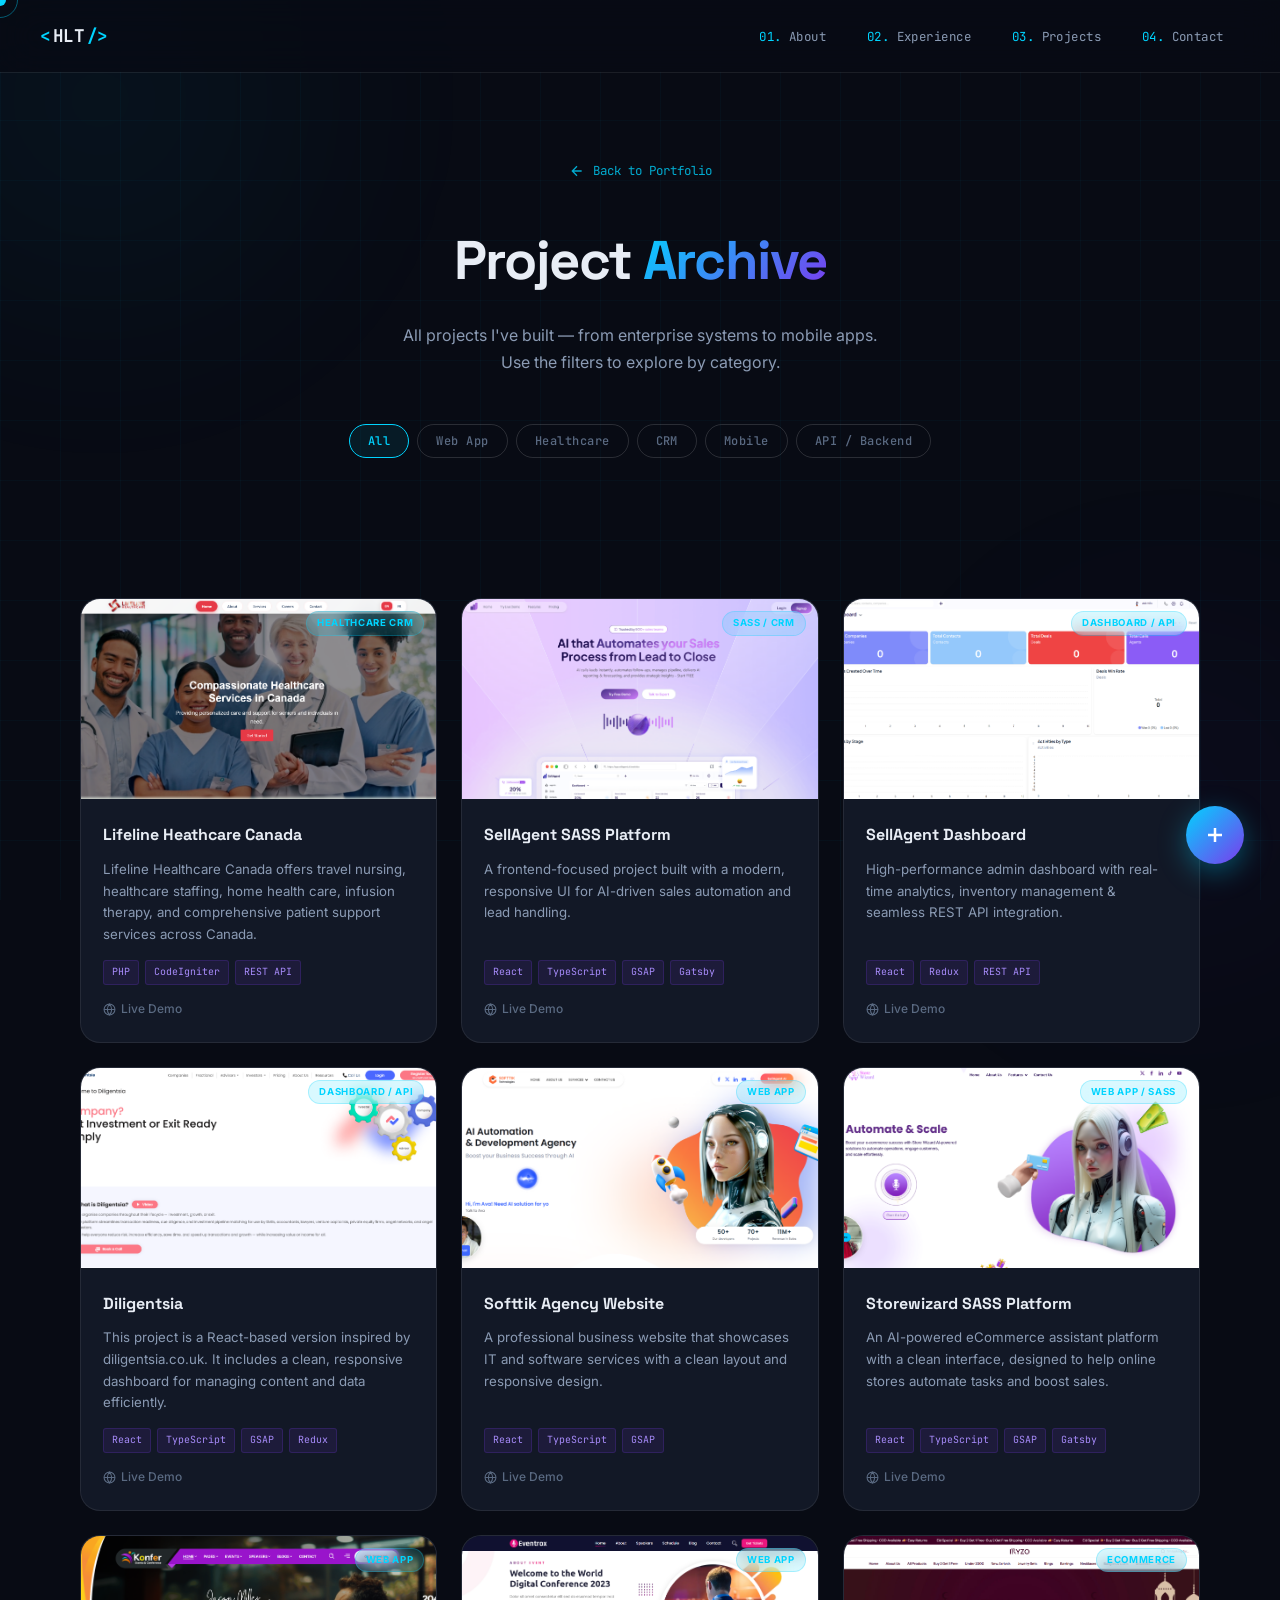
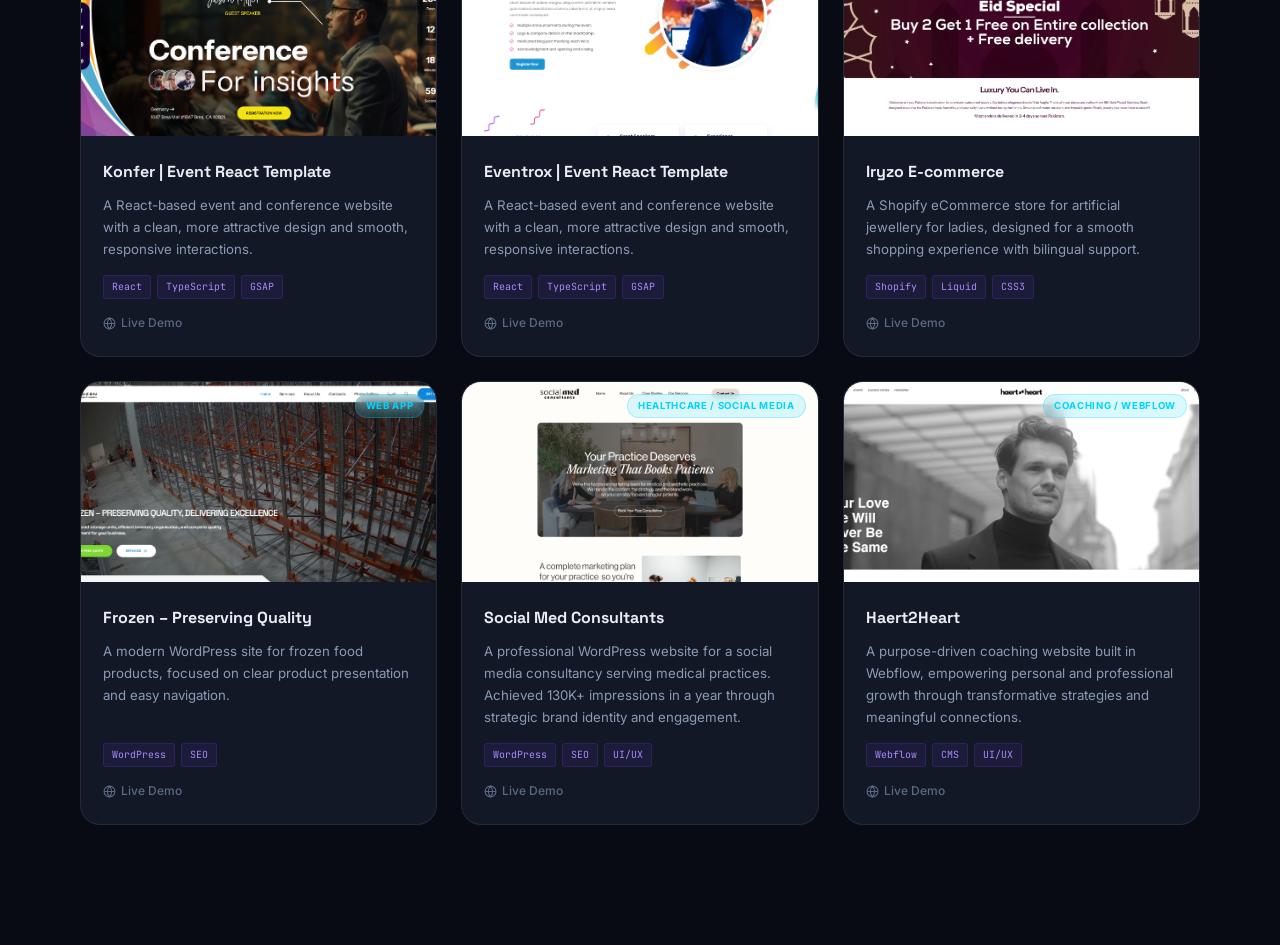
==== commit a80174a9: "Add Social Med Consultants & Haert2Heart projects, new resume, update tech stack" ====
--- a/projects.html
+++ b/projects.html
@@ -384,6 +384,66 @@
         </div>
       </article>
 
+      <!-- Project Archive Card 11 -->
+      <article class="archive-card" role="listitem" data-category="web" id="archiveCard11">
+        <div class="archive-img-wrap">
+          <img src="project pictures/socialmed.png" alt="Social Med Consultants" class="archive-img" loading="lazy"
+               onerror="this.style.display='none';this.nextElementSibling.style.display='flex';" />
+          <div class="archive-img-fallback" style="display:none;" aria-hidden="true">
+            <svg width="36" height="36" viewBox="0 0 24 24" fill="none" stroke="currentColor" stroke-width="1.5" aria-hidden="true">
+              <rect x="2" y="3" width="20" height="14" rx="2"/><path d="M8 21h8M12 17v4"/>
+            </svg>
+            <span>Project Screenshot</span>
+          </div>
+          <span class="archive-cat-badge">Healthcare / Social Media</span>
+        </div>
+        <div class="archive-body">
+          <h3>Social Med Consultants</h3>
+          <p>A professional WordPress website for a social media consultancy serving medical practices. Achieved 130K+ impressions in a year through strategic brand identity and engagement.</p>
+          <div class="archive-tags">
+            <span class="archive-tag">WordPress</span>
+            <span class="archive-tag">SEO</span>
+            <span class="archive-tag">UI/UX</span>
+          </div>
+          <div class="archive-links">
+            <a href="https://socialmedconsultants.com/" class="archive-link" target="_blank" rel="noopener noreferrer" aria-label="Live demo">
+              <svg width="13" height="13" viewBox="0 0 24 24" fill="none" stroke="currentColor" stroke-width="2" aria-hidden="true"><circle cx="12" cy="12" r="10"/><line x1="2" y1="12" x2="22" y2="12"/><path d="M12 2a15.3 15.3 0 0 1 4 10 15.3 15.3 0 0 1-4 10 15.3 15.3 0 0 1-4-10 15.3 15.3 0 0 1 4-10z"/></svg>
+              Live Demo
+            </a>
+          </div>
+        </div>
+      </article>
+
+      <!-- Project Archive Card 12 -->
+      <article class="archive-card" role="listitem" data-category="web" id="archiveCard12">
+        <div class="archive-img-wrap">
+          <img src="project pictures/haert2haert.png" alt="Haert2Heart" class="archive-img" loading="lazy"
+               onerror="this.style.display='none';this.nextElementSibling.style.display='flex';" />
+          <div class="archive-img-fallback" style="display:none;" aria-hidden="true">
+            <svg width="36" height="36" viewBox="0 0 24 24" fill="none" stroke="currentColor" stroke-width="1.5" aria-hidden="true">
+              <rect x="2" y="3" width="20" height="14" rx="2"/><path d="M8 21h8M12 17v4"/>
+            </svg>
+            <span>Project Screenshot</span>
+          </div>
+          <span class="archive-cat-badge">Coaching / Webflow</span>
+        </div>
+        <div class="archive-body">
+          <h3>Haert2Heart</h3>
+          <p>A purpose-driven coaching website built in Webflow, empowering personal and professional growth through transformative strategies and meaningful connections.</p>
+          <div class="archive-tags">
+            <span class="archive-tag">Webflow</span>
+            <span class="archive-tag">CMS</span>
+            <span class="archive-tag">UI/UX</span>
+          </div>
+          <div class="archive-links">
+            <a href="https://haert2heart.com/" class="archive-link" target="_blank" rel="noopener noreferrer" aria-label="Live demo">
+              <svg width="13" height="13" viewBox="0 0 24 24" fill="none" stroke="currentColor" stroke-width="2" aria-hidden="true"><circle cx="12" cy="12" r="10"/><line x1="2" y1="12" x2="22" y2="12"/><path d="M12 2a15.3 15.3 0 0 1 4 10 15.3 15.3 0 0 1-4 10 15.3 15.3 0 0 1-4-10 15.3 15.3 0 0 1 4-10z"/></svg>
+              Live Demo
+            </a>
+          </div>
+        </div>
+      </article>
+
       <!-- Empty state (shown when no results) -->
       <div class="empty-state" id="emptyState" style="display:none;" role="status" aria-live="polite">
         <svg width="52" height="52" viewBox="0 0 24 24" fill="none" stroke="currentColor" stroke-width="1" aria-hidden="true">
